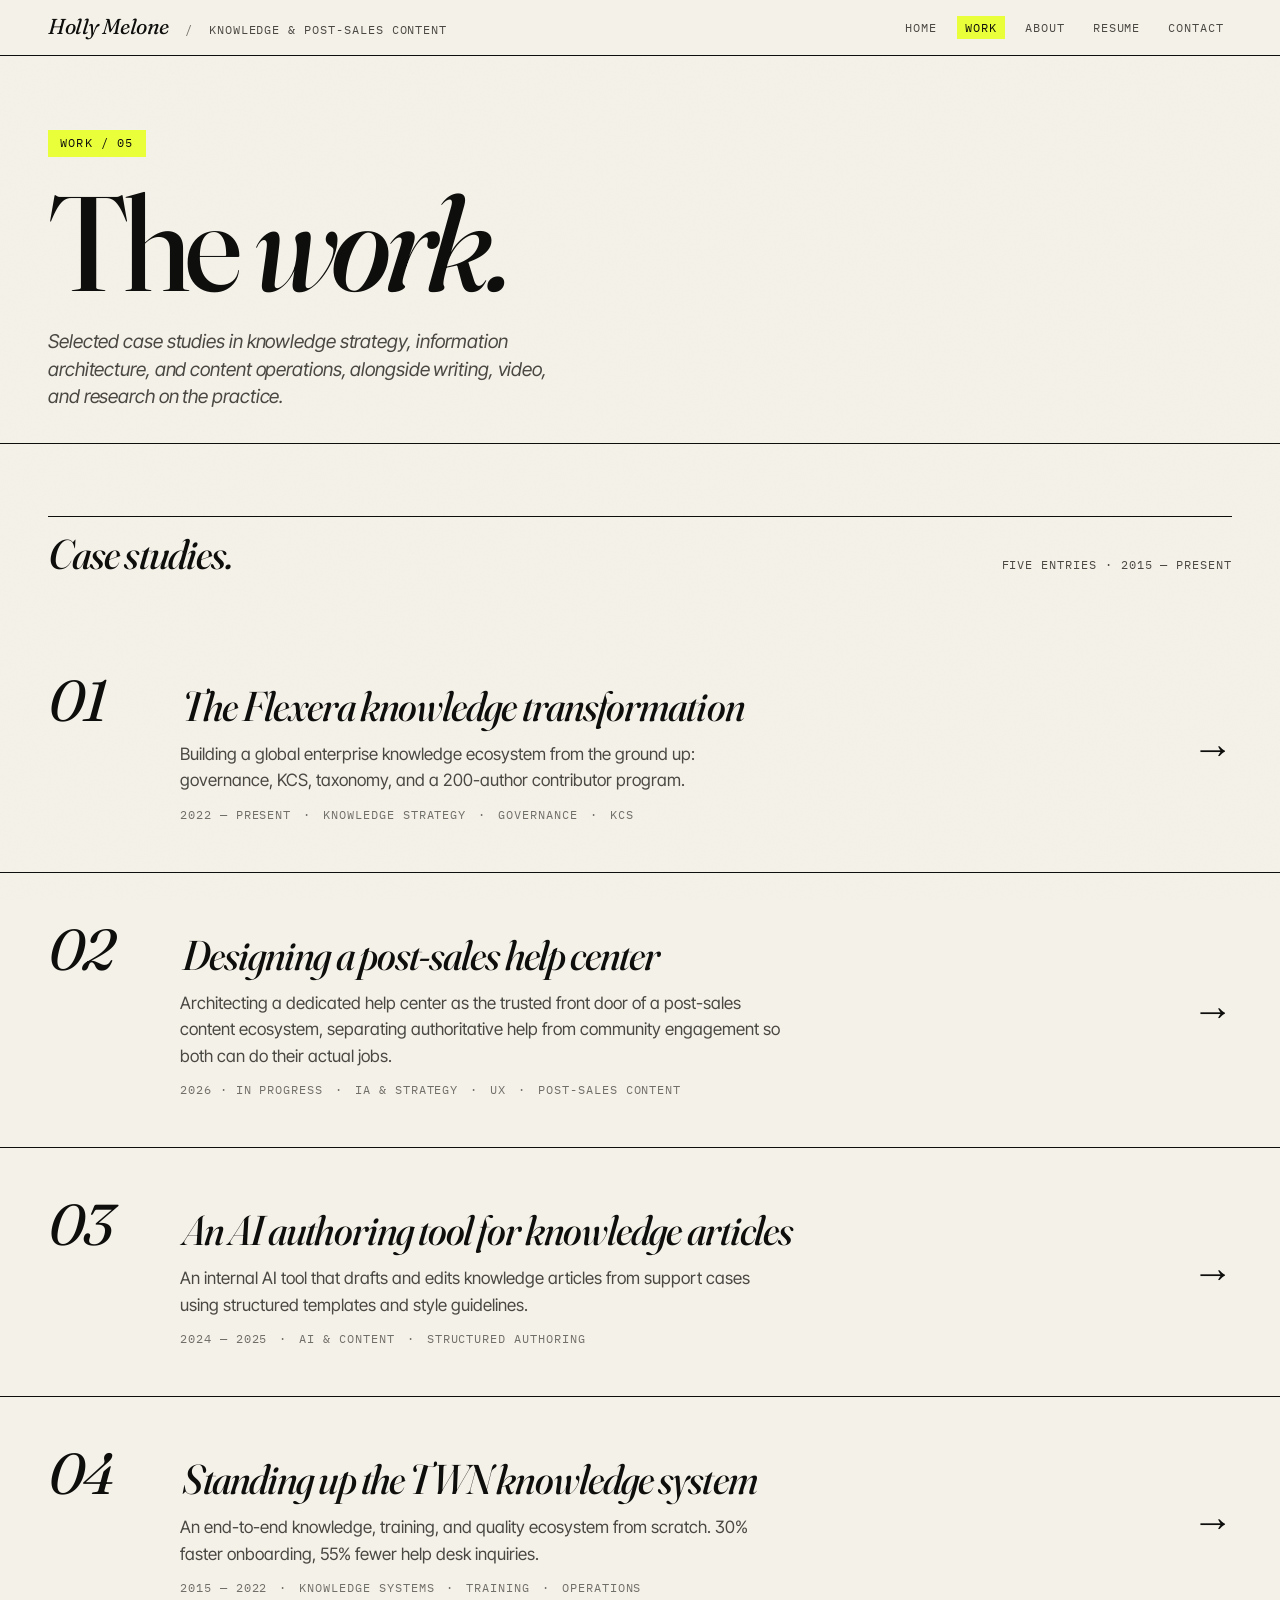
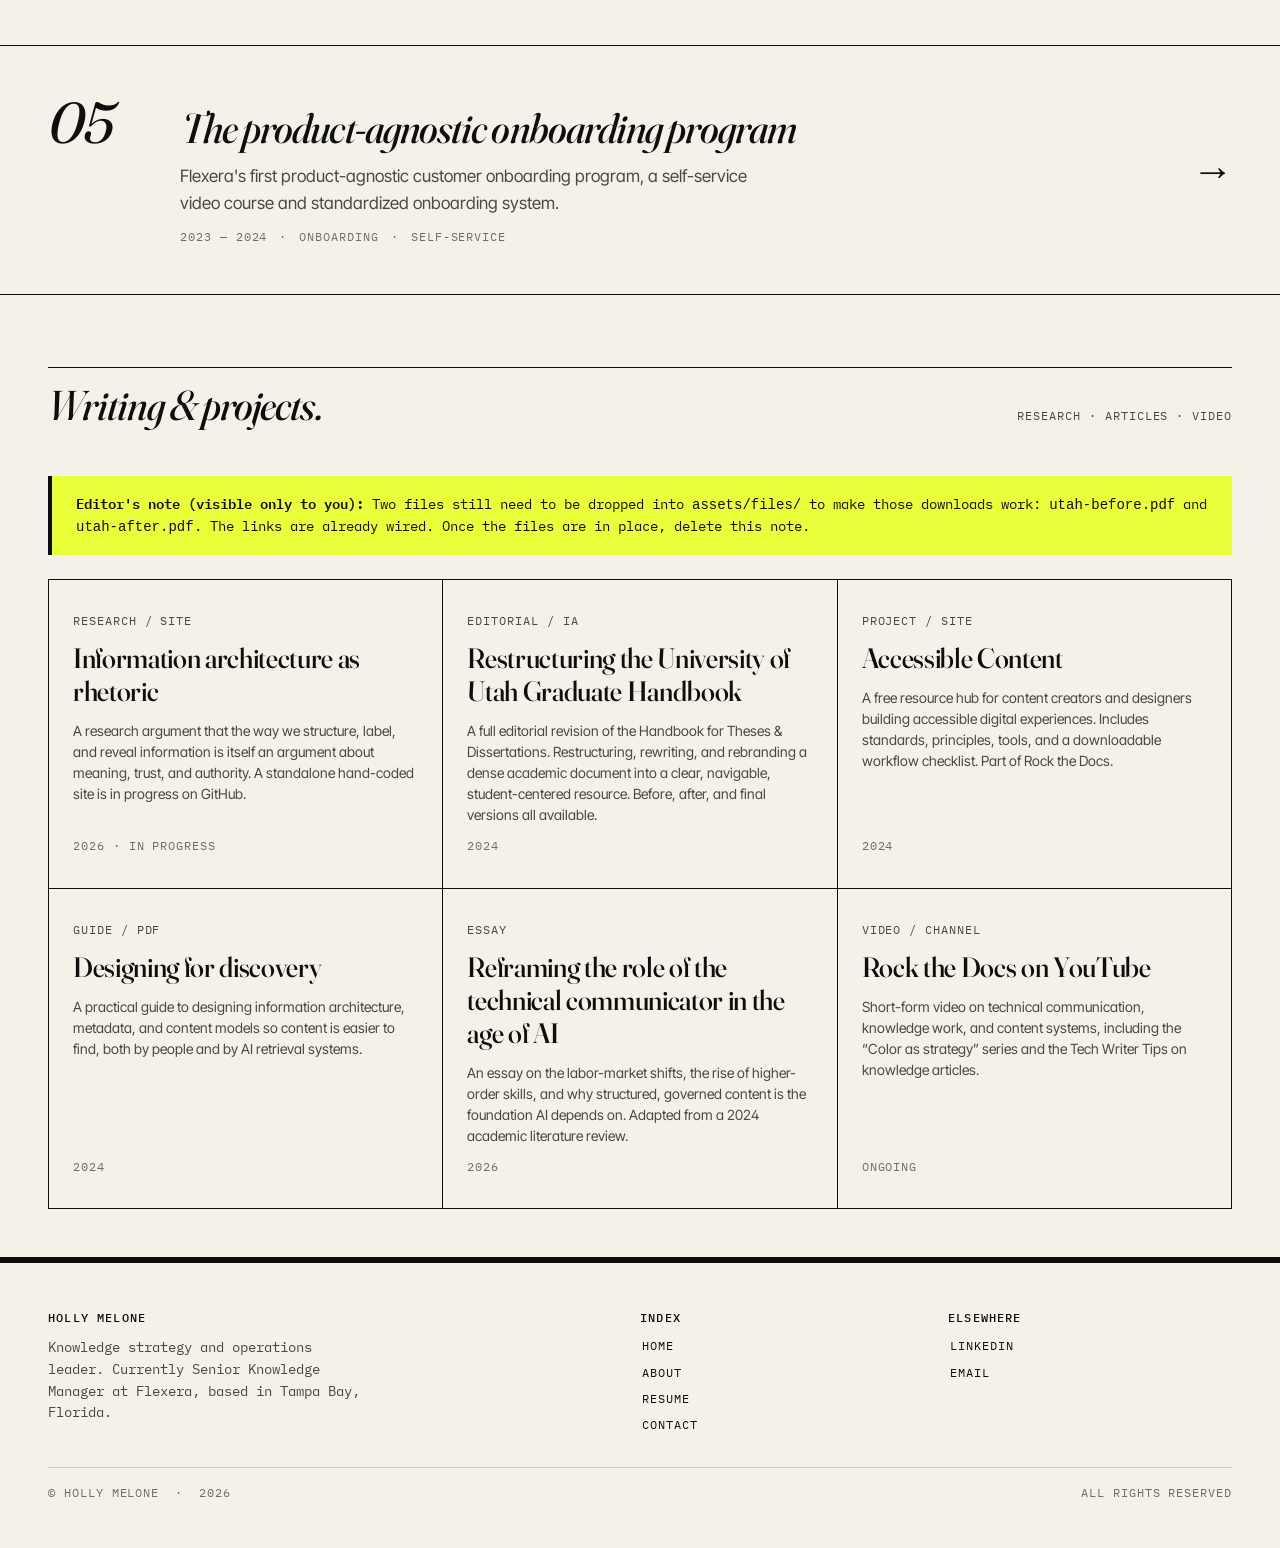
==== work/index.html @ 650d0c32 "Add files via upload" ====
<!doctype html>
<html lang="en">
<head>
  <meta charset="utf-8" />
  <meta name="viewport" content="width=device-width, initial-scale=1" />
  <title>Work &mdash; Holly Melone</title>
  <meta name="description" content="Selected case studies in knowledge strategy, information architecture, and content operations." />
  <link rel="preconnect" href="https://fonts.googleapis.com" />
  <link rel="preconnect" href="https://fonts.gstatic.com" crossorigin />
  <link href="https://fonts.googleapis.com/css2?family=Fraunces:ital,opsz,wght@0,9..144,400..600;1,9..144,400..600&family=Inter+Tight:ital,wght@0,400;0,500;0,600;1,400;1,500&family=IBM+Plex+Mono:wght@400;500&display=swap" rel="stylesheet" />
  <link rel="stylesheet" href="../css/style.css" />
  <link rel="icon" href="data:image/svg+xml,%3Csvg xmlns='http://www.w3.org/2000/svg' viewBox='0 0 100 100'%3E%3Crect width='100' height='100' fill='%23F4F1E8'/%3E%3Crect x='10' y='10' width='80' height='80' fill='%23E8FF3A'/%3E%3Ctext x='50' y='70' text-anchor='middle' font-family='Georgia,serif' font-size='62' fill='%230E0E0C' font-style='italic'%3Ehm%3C/text%3E%3C/svg%3E" />
</head>
<body>
  <a class="skip" href="#main">Skip to content</a>

  <header class="masthead">
    <div class="wrap row">
      <a class="brand" href="../index.html" aria-label="Holly Melone home">
        <strong>Holly Melone</strong>
        <span class="pipe">/</span>
        <span class="tag-line">Knowledge &amp; Post-Sales Content</span>
      </a>
      <nav aria-label="Primary">
        <ul>
          <li><a href="../index.html">Home</a></li>
          <li><a href="./" aria-current="page">Work</a></li>
          <li><a href="../about.html">About</a></li>
          <li><a href="../resume.html">Resume</a></li>
          <li><a href="../contact.html">Contact</a></li>
        </ul>
      </nav>
    </div>
  </header>

  <main id="main">

    <section class="wrap page-head">
      <span class="kicker">Work / 05</span>
      <h1>The <em>work.</em></h1>
      <p class="deck">Selected case studies in knowledge strategy, information architecture, and content operations, alongside writing, video, and research on the practice.</p>
    </section>

    <section class="wrap">
      <div class="section-head">
        <h2>Case studies.</h2>
        <span class="meta">Five entries · 2015 &mdash; Present</span>
      </div>

      <div class="feed">

        <a class="entry reveal" href="flexera.html">
          <span class="num">01</span>
          <div class="body">
            <h3>The Flexera knowledge transformation</h3>
            <p>Building a global enterprise knowledge ecosystem from the ground up: governance, KCS, taxonomy, and a 200-author contributor program.</p>
            <ul class="tags">
              <li>2022 &mdash; Present</li>
              <li>Knowledge Strategy</li>
              <li>Governance</li>
              <li>KCS</li>
            </ul>
          </div>
          <span class="arrow" aria-hidden="true">→</span>
        </a>

        <a class="entry reveal" href="help-center.html">
          <span class="num">02</span>
          <div class="body">
            <h3>Designing a post-sales help center</h3>
            <p>Architecting a dedicated help center as the trusted front door of a post-sales content ecosystem, separating authoritative help from community engagement so both can do their actual jobs.</p>
            <ul class="tags">
              <li>2026 · In progress</li>
              <li>IA &amp; Strategy</li>
              <li>UX</li>
              <li>Post-Sales Content</li>
            </ul>
          </div>
          <span class="arrow" aria-hidden="true">→</span>
        </a>

        <a class="entry reveal" href="ai-tool.html">
          <span class="num">03</span>
          <div class="body">
            <h3>An AI authoring tool for knowledge articles</h3>
            <p>An internal AI tool that drafts and edits knowledge articles from support cases using structured templates and style guidelines.</p>
            <ul class="tags">
              <li>2024 &mdash; 2025</li>
              <li>AI &amp; Content</li>
              <li>Structured Authoring</li>
            </ul>
          </div>
          <span class="arrow" aria-hidden="true">→</span>
        </a>

        <a class="entry reveal" href="twn.html">
          <span class="num">04</span>
          <div class="body">
            <h3>Standing up the TWN knowledge system</h3>
            <p>An end-to-end knowledge, training, and quality ecosystem from scratch. 30% faster onboarding, 55% fewer help desk inquiries.</p>
            <ul class="tags">
              <li>2015 &mdash; 2022</li>
              <li>Knowledge Systems</li>
              <li>Training</li>
              <li>Operations</li>
            </ul>
          </div>
          <span class="arrow" aria-hidden="true">→</span>
        </a>

        <a class="entry reveal" href="onboarding.html">
          <span class="num">05</span>
          <div class="body">
            <h3>The product-agnostic onboarding program</h3>
            <p>Flexera's first product-agnostic customer onboarding program, a self-service video course and standardized onboarding system.</p>
            <ul class="tags">
              <li>2023 &mdash; 2024</li>
              <li>Onboarding</li>
              <li>Self-Service</li>
            </ul>
          </div>
          <span class="arrow" aria-hidden="true">→</span>
        </a>

      </div>
    </section>

    <!-- ==================== WRITING & PROJECTS ==================== -->
    <section class="wrap">
      <div class="section-head">
        <h2>Writing &amp; projects.</h2>
        <span class="meta">Research · Articles · Video</span>
      </div>

      <div class="editor-note" style="margin-bottom: var(--s-5)">
        <strong>Editor's note (visible only to you):</strong> Two files still need to be dropped into <code>assets/files/</code> to make those downloads work: <code>utah-before.pdf</code> and <code>utah-after.pdf</code>. The links are already wired. Once the files are in place, delete this note.
      </div>

      <div class="writing-grid">

        <a class="item" href="ia-rhetoric.html">
          <span class="kind">Research / Site</span>
          <h4>Information architecture as rhetoric</h4>
          <p>A research argument that the way we structure, label, and reveal information is itself an argument about meaning, trust, and authority. A standalone hand-coded site is in progress on GitHub.</p>
          <span class="when">2026 · In progress</span>
        </a>

        <a class="item" href="utah-handbook.html">
          <span class="kind">Editorial / IA</span>
          <h4>Restructuring the University of Utah Graduate Handbook</h4>
          <p>A full editorial revision of the Handbook for Theses &amp; Dissertations. Restructuring, rewriting, and rebranding a dense academic document into a clear, navigable, student-centered resource. Before, after, and final versions all available.</p>
          <span class="when">2024</span>
        </a>

        <a class="item" href="https://hollymelone.wixsite.com/accessiblecontent" target="_blank" rel="noopener">
          <span class="kind">Project / Site</span>
          <h4>Accessible Content</h4>
          <p>A free resource hub for content creators and designers building accessible digital experiences. Includes standards, principles, tools, and a downloadable workflow checklist. Part of Rock the Docs.</p>
          <span class="when">2024</span>
        </a>

        <a class="item" href="../assets/files/designing-for-discovery.pdf" target="_blank" rel="noopener">
          <span class="kind">Guide / PDF</span>
          <h4>Designing for discovery</h4>
          <p>A practical guide to designing information architecture, metadata, and content models so content is easier to find, both by people and by AI retrieval systems.</p>
          <span class="when">2024</span>
        </a>

        <a class="item" href="ai-techcomm.html">
          <span class="kind">Essay</span>
          <h4>Reframing the role of the technical communicator in the age of AI</h4>
          <p>An essay on the labor-market shifts, the rise of higher-order skills, and why structured, governed content is the foundation AI depends on. Adapted from a 2024 academic literature review.</p>
          <span class="when">2026</span>
        </a>

        <a class="item" href="https://www.youtube.com/@RocktheDocs" target="_blank" rel="noopener">
          <span class="kind">Video / Channel</span>
          <h4>Rock the Docs on YouTube</h4>
          <p>Short-form video on technical communication, knowledge work, and content systems, including the &ldquo;Color as strategy&rdquo; series and the Tech Writer Tips on knowledge articles.</p>
          <span class="when">Ongoing</span>
        </a>

      </div>
    </section>

  </main>

  <footer class="colophon">
    <div class="wrap">
      <div class="row">
        <div>
          <h4>Holly Melone</h4>
          <p>Knowledge strategy and operations leader. Currently Senior Knowledge Manager at Flexera, based in Tampa Bay, Florida.</p>
        </div>
        <div>
          <h4>Index</h4>
          <ul>
            <li><a href="../index.html">Home</a></li>
            <li><a href="../about.html">About</a></li>
            <li><a href="../resume.html">Resume</a></li>
            <li><a href="../contact.html">Contact</a></li>
          </ul>
        </div>
        <div>
          <h4>Elsewhere</h4>
          <ul>
            <li><a href="https://www.linkedin.com/in/holly-melone/">LinkedIn</a></li>
            <li><a href="mailto:hollymelone@yahoo.com">Email</a></li>
          </ul>
        </div>
      </div>
      <div class="copy">
        <span>© Holly Melone &nbsp;·&nbsp; <span class="year">2026</span></span>
        <span>All rights reserved</span>
      </div>
    </div>
  </footer>

  <script src="../js/main.js"></script>
  <script>document.querySelectorAll(".year").forEach(function(e){e.textContent=new Date().getFullYear();});</script>
</body>
</html>
---- css/style.css ----
/* ============================================================
   HOLLY MELONE — PORTFOLIO
   Contemporary editorial system
   Bone white · Ink · Acid yellow
   ============================================================ */

/* ---------- Tokens ---------- */
:root {
  /* Color */
  --paper:       #F4F1E8;
  --paper-2:     #ECE8DC;
  --paper-3:     #E2DDCC;
  --rule:        #D4CFBE;
  --ink:         #0E0E0C;
  --ink-2:       #4A4843;
  --ink-3:       #6F6E68;
  --accent:      #E8FF3A;
  --accent-soft: rgba(232, 255, 58, 0.32);
  --accent-wash: rgba(232, 255, 58, 0.16);

  /* Type */
  --display: "Fraunces", "Instrument Serif", Georgia, "Times New Roman", serif;
  --body:    "Inter Tight", -apple-system, BlinkMacSystemFont, "Segoe UI", sans-serif;
  --mono:    "IBM Plex Mono", ui-monospace, "SF Mono", Menlo, monospace;

  /* Type scale (fluid) */
  --t-mono:   0.74rem;
  --t-small:  0.875rem;
  --t-body:   1.0625rem;
  --t-lg:     1.1875rem;
  --t-xl:     clamp(1.35rem, 0.95rem + 1.6vw, 1.75rem);
  --t-2xl:    clamp(1.75rem, 1.2rem + 2.6vw, 2.6rem);
  --t-3xl:    clamp(2.25rem, 1.5rem + 3.8vw, 3.75rem);
  --t-display:clamp(3.75rem, 2rem + 8vw, 8.5rem);
  --t-cover:  clamp(5rem, 2rem + 13vw, 14rem);

  /* Spacing */
  --s-1: 0.25rem; --s-2: 0.5rem; --s-3: 0.75rem; --s-4: 1rem;
  --s-5: 1.5rem;  --s-6: 2rem;   --s-7: 3rem;   --s-8: 4.5rem;
  --s-9: 7rem;    --s-10: 10rem;

  /* Layout */
  --gutter: clamp(1.25rem, 4vw, 3rem);
  --max:    1400px;
  --max-prose: 64ch;
  --ease:   cubic-bezier(.2,.7,.2,1);
}

/* ---------- Reset ---------- */
*, *::before, *::after { box-sizing: border-box; }
html { -webkit-text-size-adjust: 100%; text-rendering: optimizeLegibility; }
body, h1, h2, h3, h4, h5, h6, p, ul, ol, figure, blockquote { margin: 0; }
ul, ol { padding: 0; }
img, svg { display: block; max-width: 100%; height: auto; }
button { font: inherit; color: inherit; background: none; border: 0; cursor: pointer; }
a { color: inherit; }

/* ---------- Base ---------- */
html { background: var(--paper); }
body {
  font-family: var(--body);
  font-size: var(--t-body);
  line-height: 1.55;
  color: var(--ink);
  background: var(--paper);
  font-feature-settings: "ss01", "cv11";
  min-height: 100vh;
  overflow-x: hidden;
}

body::before {
  content: "";
  position: fixed;
  inset: 0;
  pointer-events: none;
  z-index: 1;
  opacity: 0.18;
  mix-blend-mode: multiply;
  background-image: url("data:image/svg+xml;utf8,<svg xmlns='http://www.w3.org/2000/svg' width='240' height='240'><filter id='n'><feTurbulence type='fractalNoise' baseFrequency='0.85' numOctaves='2' stitchTiles='stitch'/><feColorMatrix values='0 0 0 0 0.06  0 0 0 0 0.06  0 0 0 0 0.05  0 0 0 0.04 0'/></filter><rect width='100%' height='100%' filter='url(%23n)'/></svg>");
}
main, header, footer, section, nav { position: relative; z-index: 2; }

/* ---------- Typography ---------- */
h1, h2, h3, h4 {
  font-family: var(--display);
  font-weight: 460;
  font-optical-sizing: auto;
  font-variation-settings: "opsz" 144, "SOFT" 0, "WONK" 0;
  letter-spacing: -0.02em;
  line-height: 1.04;
  color: var(--ink);
}
h1 { font-size: var(--t-display); line-height: 0.98; }
h2 { font-size: var(--t-3xl); letter-spacing: -0.018em; line-height: 1.04; }
h3 { font-size: var(--t-2xl); letter-spacing: -0.016em; line-height: 1.08; }
h4 { font-size: var(--t-xl); letter-spacing: -0.01em; line-height: 1.18; }
p { max-width: var(--max-prose); }

.italic { font-style: italic; }

.mono, .meta {
  font-family: var(--mono);
  font-size: var(--t-mono);
  letter-spacing: 0.06em;
  text-transform: uppercase;
  color: var(--ink-2);
  font-weight: 400;
}

/* Yellow highlighter — the signature decorative move. Use sparingly. */
.mark {
  background: linear-gradient(180deg, transparent 0%, transparent 12%, var(--accent) 12%, var(--accent) 92%, transparent 92%);
  padding: 0 0.05em;
  box-decoration-break: clone;
  -webkit-box-decoration-break: clone;
}

a {
  color: var(--ink);
  text-decoration: underline;
  text-decoration-thickness: 1px;
  text-underline-offset: 0.18em;
  text-decoration-color: var(--ink-3);
  transition: text-decoration-color .18s var(--ease), background .18s var(--ease);
}
a:hover {
  text-decoration-color: var(--ink);
  background: var(--accent-wash);
}
:focus-visible {
  outline: 2px solid var(--ink);
  outline-offset: 3px;
  background: var(--accent);
}

/* ---------- Layout ---------- */
.wrap {
  width: 100%;
  max-width: var(--max);
  margin-inline: auto;
  padding-inline: var(--gutter);
}

/* ---------- Skip link ---------- */
.skip {
  position: absolute;
  left: -9999px;
  top: var(--s-4);
  background: var(--ink);
  color: var(--paper);
  padding: var(--s-2) var(--s-4);
  font-family: var(--mono);
  font-size: var(--t-mono);
  text-transform: uppercase;
}
.skip:focus { left: var(--s-4); z-index: 100; }

/* ============================================================
   MASTHEAD
   ============================================================ */
.masthead {
  border-bottom: 1px solid var(--ink);
  padding-block: var(--s-4);
  font-family: var(--mono);
  font-size: var(--t-mono);
  text-transform: uppercase;
  letter-spacing: 0.08em;
  position: sticky;
  top: 0;
  background: var(--paper);
  z-index: 50;
  backdrop-filter: blur(8px);
  -webkit-backdrop-filter: blur(8px);
}
.masthead .row {
  display: flex;
  align-items: center;
  justify-content: space-between;
  gap: var(--s-4);
}
.masthead a { text-decoration: none; }
.masthead .brand {
  display: flex;
  align-items: baseline;
  gap: var(--s-2);
  color: var(--ink);
}
.masthead .brand strong {
  font-family: var(--display);
  font-weight: 400;
  font-style: italic;
  font-size: 1.35rem;
  letter-spacing: -0.02em;
  text-transform: none;
  line-height: 1;
}
.masthead .brand .pipe { color: var(--ink-3); margin-inline: var(--s-2); }
.masthead .brand .tag-line { color: var(--ink-2); }

.masthead nav ul {
  list-style: none;
  display: flex;
  gap: var(--s-3);
  align-items: center;
  flex-wrap: wrap;
}
.masthead nav a {
  color: var(--ink-2);
  position: relative;
  padding: var(--s-1) var(--s-2);
  transition: color .18s var(--ease), background .18s var(--ease);
}
.masthead nav a:hover {
  color: var(--ink);
  background: var(--accent);
}
.masthead nav a[aria-current="page"] {
  color: var(--ink);
  background: var(--accent);
}

@media (max-width: 760px) {
  .masthead { position: static; }
  .masthead .row { flex-direction: column; align-items: flex-start; gap: var(--s-3); }
  .masthead nav ul { gap: var(--s-2); }
  .masthead .brand .tag-line { display: none; }
}

/* ============================================================
   COVER
   ============================================================ */
.cover {
  padding-block: var(--s-9) var(--s-8);
  border-bottom: 1px solid var(--ink);
  position: relative;
}
.cover .top-meta {
  display: flex;
  justify-content: space-between;
  font-family: var(--mono);
  font-size: var(--t-mono);
  text-transform: uppercase;
  letter-spacing: 0.1em;
  color: var(--ink-2);
  margin-bottom: var(--s-8);
}
.cover .top-meta .available {
  color: var(--ink);
  background: var(--accent);
  padding: var(--s-1) var(--s-3);
}

.cover h1.cover-name {
  font-family: var(--display);
  font-weight: 400;
  font-size: var(--t-cover);
  line-height: 0.86;
  letter-spacing: -0.045em;
  color: var(--ink);
}
.cover h1.cover-name .ital {
  font-style: italic;
  display: block;
  letter-spacing: -0.05em;
}

.cover .lede {
  margin-top: var(--s-8);
  display: grid;
  grid-template-columns: 1.5fr 1fr;
  gap: var(--s-7);
  align-items: end;
}
.cover .lede p {
  font-family: var(--body);
  font-style: italic;
  font-weight: 400;
  font-size: clamp(1.35rem, 0.95rem + 1.5vw, 1.55rem);
  line-height: 1.32;
  color: var(--ink);
  letter-spacing: -0.005em;
  max-width: 30ch;
}
.cover .lede .meta-grid {
  font-family: var(--mono);
  font-size: var(--t-mono);
  text-transform: uppercase;
  letter-spacing: 0.06em;
}
.cover .lede .meta-grid > div {
  display: grid;
  grid-template-columns: 110px 1fr;
  gap: var(--s-3);
  padding-block: var(--s-3);
  border-top: 1px solid var(--ink);
  align-items: baseline;
}
.cover .lede .meta-grid > div:last-child { border-bottom: 1px solid var(--ink); }
.cover .lede .meta-grid dt { color: var(--ink-3); }
.cover .lede .meta-grid dd {
  color: var(--ink);
  margin: 0;
  text-transform: none;
  font-size: var(--t-small);
  letter-spacing: 0;
  line-height: 1.4;
}

@media (max-width: 820px) {
  .cover { padding-block: var(--s-7) var(--s-6); }
  .cover .lede { grid-template-columns: 1fr; gap: var(--s-6); align-items: stretch; }
  .cover .top-meta { margin-bottom: var(--s-6); flex-direction: column; gap: var(--s-2); align-items: flex-start; }
  .cover .lede .meta-grid > div { grid-template-columns: 100px 1fr; }
}

/* ============================================================
   SECTION HEADERS
   ============================================================ */
.section-head {
  display: flex;
  align-items: baseline;
  justify-content: space-between;
  gap: var(--s-5);
  border-top: 1px solid var(--ink);
  padding-top: var(--s-4);
  margin-bottom: var(--s-7);
  margin-top: var(--s-8);
  flex-wrap: wrap;
}
.section-head h2 {
  font-size: var(--t-2xl);
  font-style: italic;
  letter-spacing: -0.022em;
}
.section-head .meta {
  font-family: var(--mono);
  font-size: var(--t-mono);
  letter-spacing: 0.08em;
  color: var(--ink-2);
  text-transform: uppercase;
  white-space: nowrap;
}

/* ============================================================
   WORK FEED
   ============================================================ */
.feed {
  display: grid;
  gap: 0;
}
.entry {
  display: grid;
  grid-template-columns: 100px 1fr auto;
  gap: var(--s-6);
  padding-block: var(--s-7);
  border-bottom: 1px solid var(--ink);
  align-items: baseline;
  text-decoration: none;
  color: var(--ink);
  transition: background .25s var(--ease);
  margin-inline: calc(var(--gutter) * -1);
  padding-inline: var(--gutter);
}
.entry:hover { background: var(--accent-wash); }
.entry .num {
  font-family: var(--display);
  font-style: italic;
  font-size: clamp(2.75rem, 4.5vw, 4.5rem);
  font-weight: 400;
  color: var(--ink);
  line-height: 1;
  letter-spacing: -0.04em;
}
.entry .body h3 {
  font-size: var(--t-2xl);
  font-style: italic;
  letter-spacing: -0.022em;
  margin-bottom: var(--s-3);
  display: inline;
  background-image: linear-gradient(var(--accent), var(--accent));
  background-repeat: no-repeat;
  background-size: 0% 100%;
  background-position: 0 0;
  transition: background-size .35s var(--ease);
  padding: 0 0.04em;
}
.entry:hover .body h3 { background-size: 100% 100%; }
.entry .body p {
  color: var(--ink-2);
  max-width: 60ch;
  margin: var(--s-3) 0;
}
.entry .tags {
  display: flex;
  flex-wrap: wrap;
  gap: var(--s-3);
  list-style: none;
  margin-top: var(--s-3);
}
.entry .tags li {
  font-family: var(--mono);
  font-size: var(--t-mono);
  text-transform: uppercase;
  letter-spacing: 0.08em;
  color: var(--ink-3);
}
.entry .tags li::before { content: "·"; margin-right: var(--s-3); color: var(--ink-3); }
.entry .tags li:first-child::before { content: ""; margin: 0; }

.entry .arrow {
  font-family: var(--display);
  font-style: italic;
  font-size: var(--t-2xl);
  color: var(--ink);
  align-self: center;
  transition: transform .25s var(--ease);
}
.entry:hover .arrow { transform: translateX(8px); }

@media (max-width: 760px) {
  .entry { grid-template-columns: 64px 1fr; }
  .entry .num { font-size: 2.4rem; }
  .entry .arrow { display: none; }
}

/* ============================================================
   WRITING & PROJECTS GRID
   ============================================================ */
.writing-grid {
  display: grid;
  grid-template-columns: repeat(3, 1fr);
  gap: 0;
  border-top: 1px solid var(--ink);
  border-left: 1px solid var(--ink);
  margin-bottom: var(--s-7);
}
.writing-grid .item {
  border-right: 1px solid var(--ink);
  border-bottom: 1px solid var(--ink);
  padding: var(--s-6) var(--s-5);
  display: flex;
  flex-direction: column;
  gap: var(--s-3);
  text-decoration: none;
  color: var(--ink);
  background: var(--paper);
  transition: background .25s var(--ease);
  min-height: 220px;
}
.writing-grid .item:hover { background: var(--accent); }
.writing-grid .item .kind {
  font-family: var(--mono);
  font-size: var(--t-mono);
  text-transform: uppercase;
  letter-spacing: 0.08em;
  color: var(--ink-2);
}
.writing-grid .item h4 {
  font-size: var(--t-xl);
  font-style: normal;
  font-weight: 500;
  letter-spacing: -0.012em;
  flex: 0 1 auto;
}
.writing-grid .item p {
  font-size: var(--t-small);
  color: var(--ink-2);
  line-height: 1.5;
  flex: 1;
}
.writing-grid .item:hover .kind,
.writing-grid .item:hover p { color: var(--ink); }
.writing-grid .item .when {
  font-family: var(--mono);
  font-size: var(--t-mono);
  text-transform: uppercase;
  letter-spacing: 0.08em;
  color: var(--ink-3);
  margin-top: auto;
}

@media (max-width: 920px) { .writing-grid { grid-template-columns: repeat(2, 1fr); } }
@media (max-width: 560px) { .writing-grid { grid-template-columns: 1fr; } }

/* ============================================================
   PULL QUOTE
   ============================================================ */
.pull-quote {
  margin-block: var(--s-8);
  padding: var(--s-7) 0 var(--s-6);
  border-top: 6px solid var(--accent);
  border-bottom: 1px solid var(--ink);
  position: relative;
}
.pull-quote blockquote {
  font-family: var(--display);
  font-style: italic;
  font-weight: 400;
  font-size: clamp(1.75rem, 1.1rem + 2.4vw, 2.75rem);
  line-height: 1.12;
  color: var(--ink);
  letter-spacing: -0.022em;
  max-width: 24ch;
}
.pull-quote .attribution {
  display: block;
  margin-top: var(--s-5);
  font-family: var(--mono);
  font-size: var(--t-mono);
  text-transform: uppercase;
  letter-spacing: 0.08em;
  color: var(--ink-3);
}

/* ============================================================
   PAGE HEAD (secondary pages)
   ============================================================ */
.page-head {
  padding-block: var(--s-8) var(--s-6);
  border-bottom: 1px solid var(--ink);
}
.page-head .kicker {
  font-family: var(--mono);
  font-size: var(--t-mono);
  text-transform: uppercase;
  letter-spacing: 0.1em;
  margin-bottom: var(--s-5);
  display: inline-block;
  background: var(--accent);
  color: var(--ink);
  padding: var(--s-1) var(--s-3);
}
.page-head h1 {
  font-size: var(--t-display);
  letter-spacing: -0.045em;
  line-height: 0.92;
}
.page-head h1 em { font-style: italic; }
.page-head .deck {
  margin-top: var(--s-5);
  font-family: var(--body);
  font-style: italic;
  font-weight: 400;
  font-size: var(--t-lg);
  color: var(--ink-2);
  max-width: 46ch;
  line-height: 1.45;
  letter-spacing: -0.005em;
}

.prose {
  font-size: var(--t-lg);
  line-height: 1.7;
  color: var(--ink);
  max-width: 58ch;
  padding-block: var(--s-6);
}
.prose > p + p { margin-top: var(--s-5); }
/* Bold lead-in sentences become scannable anchors */
.prose p strong:first-child,
.prose p > strong:only-child {
  font-weight: 600;
}
.prose .drop::first-letter {
  font-family: var(--display);
  font-style: italic;
  font-size: 4.5em;
  float: left;
  line-height: 0.74;
  margin: 0.06em 0.1em 0 -0.02em;
  font-weight: 400;
  color: var(--ink);
}

/* ============================================================
   CAPABILITIES
   ============================================================ */
.capabilities {
  display: grid;
  grid-template-columns: repeat(auto-fill, minmax(230px, 1fr));
  gap: 0;
  margin-block: var(--s-7);
  border-top: 1px solid var(--ink);
  border-left: 1px solid var(--ink);
}
.capabilities .cap {
  background: var(--paper);
  padding: var(--s-5);
  border-right: 1px solid var(--ink);
  border-bottom: 1px solid var(--ink);
  transition: background .25s var(--ease);
}
.capabilities .cap:hover { background: var(--accent); }
.capabilities .cap .num {
  font-family: var(--mono);
  font-size: var(--t-mono);
  text-transform: uppercase;
  letter-spacing: 0.08em;
  color: var(--ink-2);
  display: block;
  margin-bottom: var(--s-4);
}
.capabilities .cap h4 {
  font-size: var(--t-lg);
  font-style: normal;
  font-weight: 500;
  letter-spacing: -0.01em;
  margin-bottom: var(--s-3);
  line-height: 1.2;
}
.capabilities .cap p {
  font-size: var(--t-small);
  color: var(--ink-2);
  line-height: 1.5;
}
.capabilities .cap:hover p,
.capabilities .cap:hover .num { color: var(--ink); }

/* ============================================================
   RESUME / TIMELINE
   ============================================================ */
.cv-section {
  border-top: 1px solid var(--ink);
  padding-block: var(--s-7);
}
.cv-section > h2 {
  font-size: var(--t-2xl);
  font-style: italic;
  letter-spacing: -0.022em;
  margin-bottom: var(--s-6);
}
.cv-row {
  display: grid;
  grid-template-columns: 160px 1fr;
  gap: var(--s-6);
  padding-block: var(--s-5);
  border-top: 1px solid var(--rule);
}
.cv-row:first-of-type { border-top: 0; padding-top: 0; }
.cv-row .when {
  font-family: var(--mono);
  font-size: var(--t-mono);
  text-transform: uppercase;
  letter-spacing: 0.08em;
  color: var(--ink-2);
  padding-top: 0.45em;
}
.cv-row h3 {
  font-size: var(--t-xl);
  font-style: normal;
  font-weight: 500;
  letter-spacing: -0.012em;
  margin-bottom: var(--s-1);
  line-height: 1.2;
}
.cv-row .org {
  font-family: var(--mono);
  font-size: var(--t-mono);
  text-transform: uppercase;
  letter-spacing: 0.08em;
  color: var(--ink-2);
  margin-bottom: var(--s-4);
}
.cv-row ul {
  list-style: none;
  display: grid;
  gap: var(--s-3);
}
.cv-row ul li {
  position: relative;
  padding-left: var(--s-5);
  color: var(--ink-2);
  line-height: 1.55;
  font-size: var(--t-body);
}
.cv-row ul li::before {
  content: "→";
  position: absolute;
  left: 0;
  top: 0.05em;
  color: var(--ink);
  font-family: var(--display);
  font-style: italic;
}

@media (max-width: 760px) {
  .cv-row { grid-template-columns: 1fr; gap: var(--s-3); }
}

/* ============================================================
   CASE STUDY PAGE
   ============================================================ */
.cs-head {
  padding-block: var(--s-8) var(--s-7);
  border-bottom: 1px solid var(--ink);
}
.cs-head .kicker {
  font-family: var(--mono);
  font-size: var(--t-mono);
  text-transform: uppercase;
  letter-spacing: 0.1em;
  margin-bottom: var(--s-5);
  display: inline-block;
  background: var(--accent);
  color: var(--ink);
  padding: var(--s-1) var(--s-3);
}
.cs-head h1 {
  font-size: var(--t-display);
  letter-spacing: -0.045em;
  line-height: 0.92;
  max-width: 18ch;
}
.cs-head h1 em { font-style: italic; }
.cs-head .deck {
  margin-top: var(--s-5);
  font-family: var(--body);
  font-style: italic;
  font-weight: 400;
  font-size: var(--t-lg);
  color: var(--ink-2);
  max-width: 54ch;
  line-height: 1.45;
  letter-spacing: -0.005em;
}

.cs-meta {
  display: grid;
  grid-template-columns: repeat(auto-fit, minmax(180px, 1fr));
  gap: 0;
  border-bottom: 1px solid var(--ink);
  border-left: 1px solid var(--ink);
}
.cs-meta > div {
  padding: var(--s-5) var(--s-4);
  border-right: 1px solid var(--ink);
}
.cs-meta dt {
  font-family: var(--mono);
  font-size: var(--t-mono);
  text-transform: uppercase;
  letter-spacing: 0.1em;
  color: var(--ink-3);
  margin-bottom: var(--s-2);
}
.cs-meta dd {
  font-family: var(--mono);
  font-size: var(--t-mono);
  text-transform: uppercase;
  letter-spacing: 0.06em;
  color: var(--ink);
  margin: 0;
}
.cs-meta dd.accent {
  background: var(--accent);
  display: inline-block;
  padding: var(--s-1) var(--s-2);
}

.cs-section {
  padding-block: var(--s-8);
  border-bottom: 1px solid var(--ink);
}
.cs-section .label {
  display: inline-block;
  margin-bottom: var(--s-5);
  font-family: var(--mono);
  font-size: var(--t-mono);
  text-transform: uppercase;
  letter-spacing: 0.1em;
  color: var(--ink);
  padding: var(--s-1) 0;
  border-bottom: 2px solid var(--accent);
}
.cs-section h2 {
  font-size: var(--t-3xl);
  font-style: normal;
  font-weight: 480;
  letter-spacing: -0.02em;
  margin-bottom: var(--s-5);
  max-width: 22ch;
  line-height: 1.06;
}
.cs-section .prose { padding-block: 0; }

.approach-list {
  list-style: none;
  display: grid;
  gap: 0;
  margin-top: var(--s-6);
  counter-reset: approach;
  border-top: 1px solid var(--ink);
}
.approach-list li {
  counter-increment: approach;
  display: grid;
  grid-template-columns: 80px 1fr;
  gap: var(--s-5);
  padding: var(--s-5) 0;
  border-bottom: 1px solid var(--rule);
  transition: background .2s var(--ease);
}
.approach-list li:hover { background: var(--accent-wash); }
.approach-list li::before {
  content: counter(approach, decimal-leading-zero);
  font-family: var(--display);
  font-style: italic;
  font-size: var(--t-2xl);
  color: var(--ink);
  line-height: 1;
  letter-spacing: -0.02em;
}
.approach-list h4 {
  font-size: var(--t-lg);
  font-style: normal;
  font-weight: 500;
  letter-spacing: -0.01em;
  margin-bottom: var(--s-2);
  line-height: 1.25;
}
.approach-list p {
  color: var(--ink-2);
  font-size: var(--t-body);
  max-width: 60ch;
}

.outcomes {
  display: grid;
  grid-template-columns: repeat(auto-fit, minmax(220px, 1fr));
  gap: 0;
  margin-block: var(--s-6);
  border-top: 1px solid var(--ink);
  border-left: 1px solid var(--ink);
}
.outcomes .stat {
  background: var(--paper);
  padding: var(--s-6) var(--s-5);
  border-right: 1px solid var(--ink);
  border-bottom: 1px solid var(--ink);
  transition: background .25s var(--ease);
}
.outcomes .stat:hover { background: var(--accent); }
.outcomes .stat .figure {
  font-family: var(--display);
  font-style: italic;
  font-size: clamp(2.75rem, 5vw, 4.5rem);
  font-weight: 400;
  color: var(--ink);
  line-height: 1;
  letter-spacing: -0.045em;
  margin-bottom: var(--s-3);
}
.outcomes .stat .figure .unit {
  font-size: 0.5em;
  color: var(--ink-2);
  font-style: normal;
}
.outcomes .stat p {
  font-size: var(--t-small);
  color: var(--ink-2);
  line-height: 1.4;
  max-width: 32ch;
}
.outcomes .stat:hover p { color: var(--ink); }

/* Hero stat band — dark, big numbers, high impact. Use for flagship outcomes. */
.outcomes--hero {
  display: grid;
  grid-template-columns: repeat(auto-fit, minmax(200px, 1fr));
  gap: 0;
  margin-block: var(--s-6);
  border: none;
  background: var(--ink);
}
.outcomes--hero .stat {
  background: var(--ink);
  padding: var(--s-7) var(--s-5);
  border: none;
  border-right: 1px solid rgba(244, 241, 232, 0.14);
  transition: none;
}
.outcomes--hero .stat:last-child { border-right: none; }
.outcomes--hero .stat:hover { background: var(--ink); }
.outcomes--hero .stat .figure {
  font-family: var(--display);
  font-style: italic;
  font-size: clamp(3.25rem, 6vw, 5rem);
  font-weight: 500;
  color: var(--accent);
  line-height: 0.95;
  letter-spacing: -0.04em;
  margin-bottom: var(--s-4);
}
.outcomes--hero .stat .figure .unit {
  font-size: 0.5em;
  color: var(--accent);
  font-style: normal;
}
.outcomes--hero .stat p {
  font-size: var(--t-small);
  color: var(--paper);
  line-height: 1.45;
  max-width: 32ch;
}
.outcomes--hero .stat:hover p { color: var(--paper); }
@media (max-width: 560px) {
  .outcomes--hero .stat { border-right: none; border-bottom: 1px solid rgba(244,241,232,0.14); }
}

/* Text-label figures — for qualitative stats (a short phrase, not a number) */
.outcomes--hero .stat .figure.text-figure,
.outcomes .stat .figure.text-figure {
  font-size: clamp(1.5rem, 2.6vw, 2rem);
  line-height: 1.05;
  letter-spacing: -0.02em;
}

.editor-note {
  margin: var(--s-5) 0;
  padding: var(--s-4) var(--s-5);
  background: var(--accent);
  border-left: 4px solid var(--ink);
  font-family: var(--mono);
  font-size: var(--t-small);
  color: var(--ink);
  line-height: 1.55;
}
.editor-note strong { font-weight: 600; }

.cs-nav {
  display: flex;
  justify-content: space-between;
  gap: var(--s-5);
  padding-block: var(--s-7);
  font-family: var(--mono);
  font-size: var(--t-mono);
  text-transform: uppercase;
  letter-spacing: 0.1em;
}
.cs-nav a {
  color: var(--ink-2);
  text-decoration: none;
  transition: color .18s var(--ease), background .18s var(--ease);
  padding: var(--s-2) var(--s-3);
}
.cs-nav a:hover { color: var(--ink); background: var(--accent); }
.cs-nav .next { text-align: right; }
.cs-nav .label-small {
  display: block;
  color: var(--ink-3);
  font-size: 0.7rem;
  margin-bottom: var(--s-2);
}

/* ============================================================
   CONTACT
   ============================================================ */
.contact {
  display: grid;
  grid-template-columns: 1fr 1fr;
  gap: var(--s-7);
  padding-block: var(--s-7);
  border-bottom: 1px solid var(--ink);
}
.contact .lead p {
  font-family: var(--body);
  font-style: italic;
  font-weight: 400;
  font-size: var(--t-xl);
  line-height: 1.4;
  color: var(--ink);
  letter-spacing: -0.005em;
  max-width: 32ch;
}
.contact .links {
  list-style: none;
  display: grid;
  gap: 0;
  border-top: 1px solid var(--ink);
}
.contact .links li a {
  display: flex;
  justify-content: space-between;
  gap: var(--s-4);
  align-items: baseline;
  padding-block: var(--s-4);
  padding-inline: var(--s-3);
  margin-inline: calc(var(--s-3) * -1);
  border-bottom: 1px solid var(--ink);
  text-decoration: none;
  font-family: var(--mono);
  font-size: var(--t-mono);
  text-transform: uppercase;
  letter-spacing: 0.08em;
  color: var(--ink);
  transition: background .25s var(--ease);
}
.contact .links li a:hover { background: var(--accent); }
.contact .links li a .arr {
  color: var(--ink);
  font-family: var(--display);
  font-style: italic;
  font-size: 1.2rem;
  transition: transform .25s var(--ease);
}
.contact .links li a:hover .arr { transform: translateX(6px); }

@media (max-width: 760px) {
  .contact { grid-template-columns: 1fr; }
}

/* ============================================================
   FOOTER
   ============================================================ */
.colophon {
  border-top: 6px solid var(--ink);
  padding-block: var(--s-7);
  font-family: var(--mono);
  font-size: var(--t-mono);
  text-transform: uppercase;
  letter-spacing: 0.08em;
  color: var(--ink-2);
}
.colophon .row {
  display: grid;
  grid-template-columns: 2fr 1fr 1fr;
  gap: var(--s-5);
}
.colophon h4 {
  font-family: var(--mono);
  font-size: var(--t-mono);
  font-weight: 500;
  text-transform: uppercase;
  letter-spacing: 0.1em;
  color: var(--ink);
  margin-bottom: var(--s-3);
}
.colophon p {
  line-height: 1.55;
  max-width: 40ch;
  text-transform: none;
  letter-spacing: 0;
  font-size: var(--t-small);
  color: var(--ink-2);
}
.colophon p em { font-style: italic; font-family: var(--display); font-size: 1em; }
.colophon ul { list-style: none; display: grid; gap: var(--s-2); }
.colophon a { text-decoration: none; padding: 0 0.2em; }
.colophon a:hover { background: var(--accent); }
.colophon .copy {
  margin-top: var(--s-6);
  padding-top: var(--s-4);
  border-top: 1px solid var(--rule);
  display: flex;
  justify-content: space-between;
  gap: var(--s-4);
  flex-wrap: wrap;
  color: var(--ink-3);
}

@media (max-width: 760px) {
  .colophon .row { grid-template-columns: 1fr; }
}

/* ============================================================
   REVEAL
   ============================================================ */
.reveal {
  opacity: 0;
  transform: translateY(14px);
  transition: opacity .8s var(--ease), transform .8s var(--ease);
}
.reveal.in { opacity: 1; transform: none; }

@media (prefers-reduced-motion: reduce) {
  *, *::before, *::after {
    animation-duration: 0.001ms !important;
    transition-duration: 0.001ms !important;
  }
  .reveal { opacity: 1; transform: none; }
}

/* ============================================================
   UTILITIES
   ============================================================ */
.sr-only {
  position: absolute;
  width: 1px; height: 1px;
  padding: 0; margin: -1px;
  overflow: hidden; clip: rect(0,0,0,0);
  white-space: nowrap; border: 0;
}
.text-muted { color: var(--ink-2); }

::selection { background: var(--accent); color: var(--ink); }

/* ============================================================
   PORTRAIT (about page intro)
   ============================================================ */
.portrait-intro {
  display: grid;
  grid-template-columns: 5fr 7fr;
  gap: var(--s-7);
  align-items: start;
  padding-block: var(--s-7);
  border-bottom: 1px solid var(--ink);
}
.portrait-intro .photo-frame {
  position: relative;
  align-self: start;
}
.portrait-intro .photo-frame img {
  display: block;
  width: 100%;
  height: auto;
}
.portrait-intro .intro-prose {
  font-size: var(--t-lg);
  line-height: 1.65;
  color: var(--ink);
  max-width: 56ch;
}
.portrait-intro .intro-prose > p + p { margin-top: var(--s-5); }
.portrait-intro .intro-prose .drop::first-letter {
  font-family: var(--display);
  font-style: italic;
  font-size: 4.2em;
  float: left;
  line-height: 0.82;
  margin: 0.05em 0.08em 0 -0.04em;
  font-weight: 400;
  color: var(--ink);
}
.portrait-intro .photo-caption {
  font-family: var(--mono);
  font-size: var(--t-mono);
  text-transform: uppercase;
  letter-spacing: 0.08em;
  color: var(--ink-2);
  margin-top: var(--s-3);
  display: block;
}

@media (max-width: 760px) {
  .portrait-intro {
    grid-template-columns: 1fr;
    gap: var(--s-5);
  }
  .portrait-intro .photo-frame {
    max-width: 280px;
  }
}
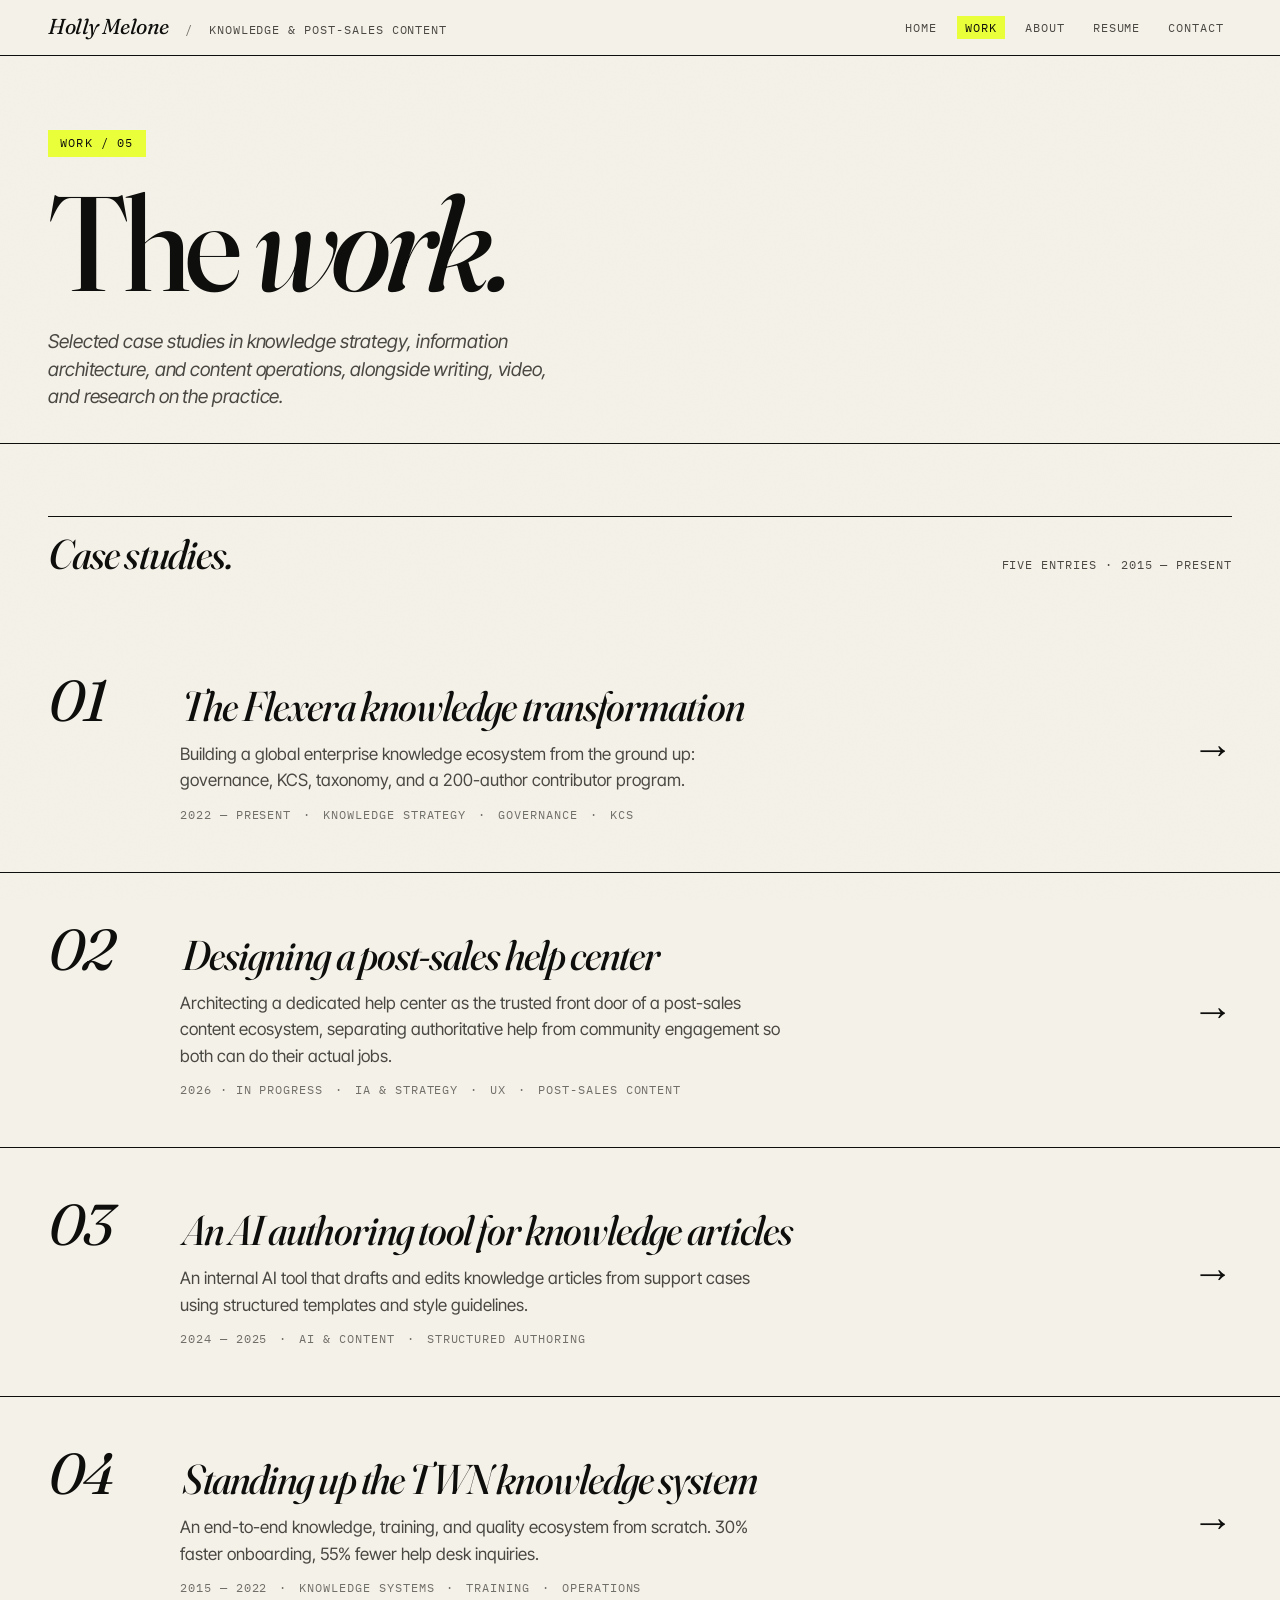
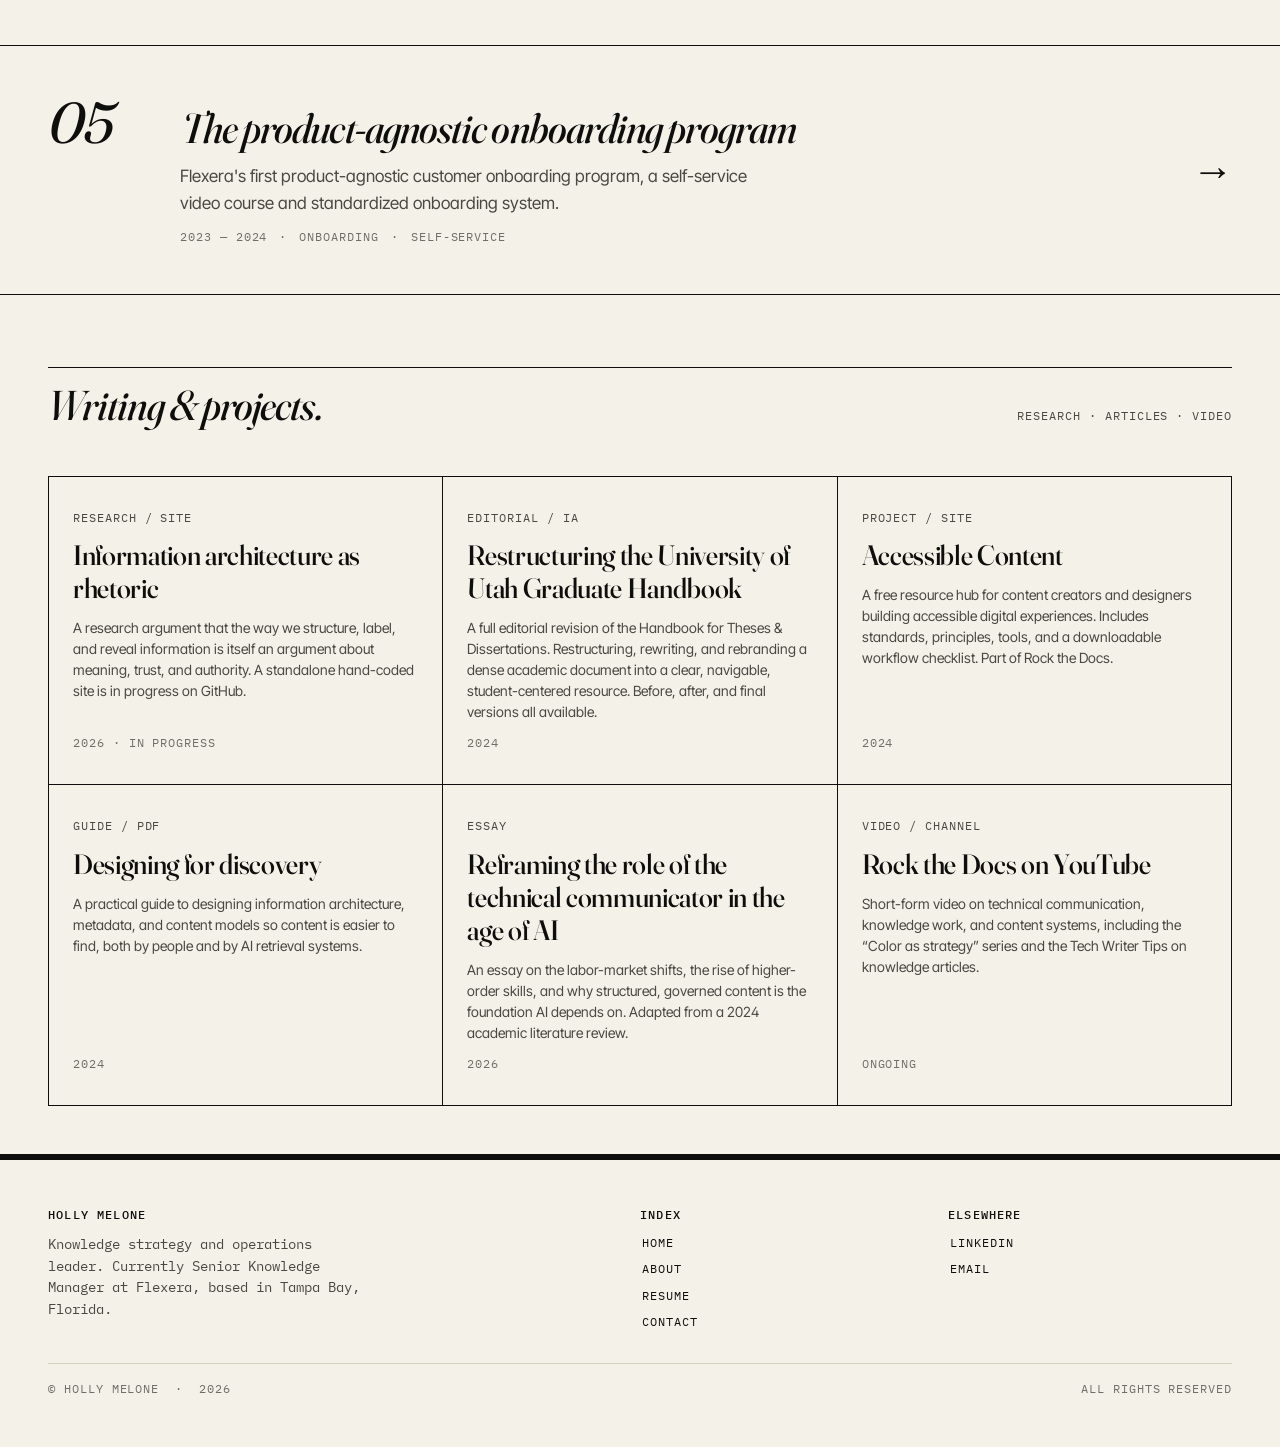
==== commit 36b5c038: "Update index.html Removed editor's note" ====
--- a/work/index.html
+++ b/work/index.html
@@ -130,10 +130,6 @@
       <div class="section-head">
         <h2>Writing &amp; projects.</h2>
         <span class="meta">Research · Articles · Video</span>
-      </div>
-
-      <div class="editor-note" style="margin-bottom: var(--s-5)">
-        <strong>Editor's note (visible only to you):</strong> Two files still need to be dropped into <code>assets/files/</code> to make those downloads work: <code>utah-before.pdf</code> and <code>utah-after.pdf</code>. The links are already wired. Once the files are in place, delete this note.
       </div>
 
       <div class="writing-grid">
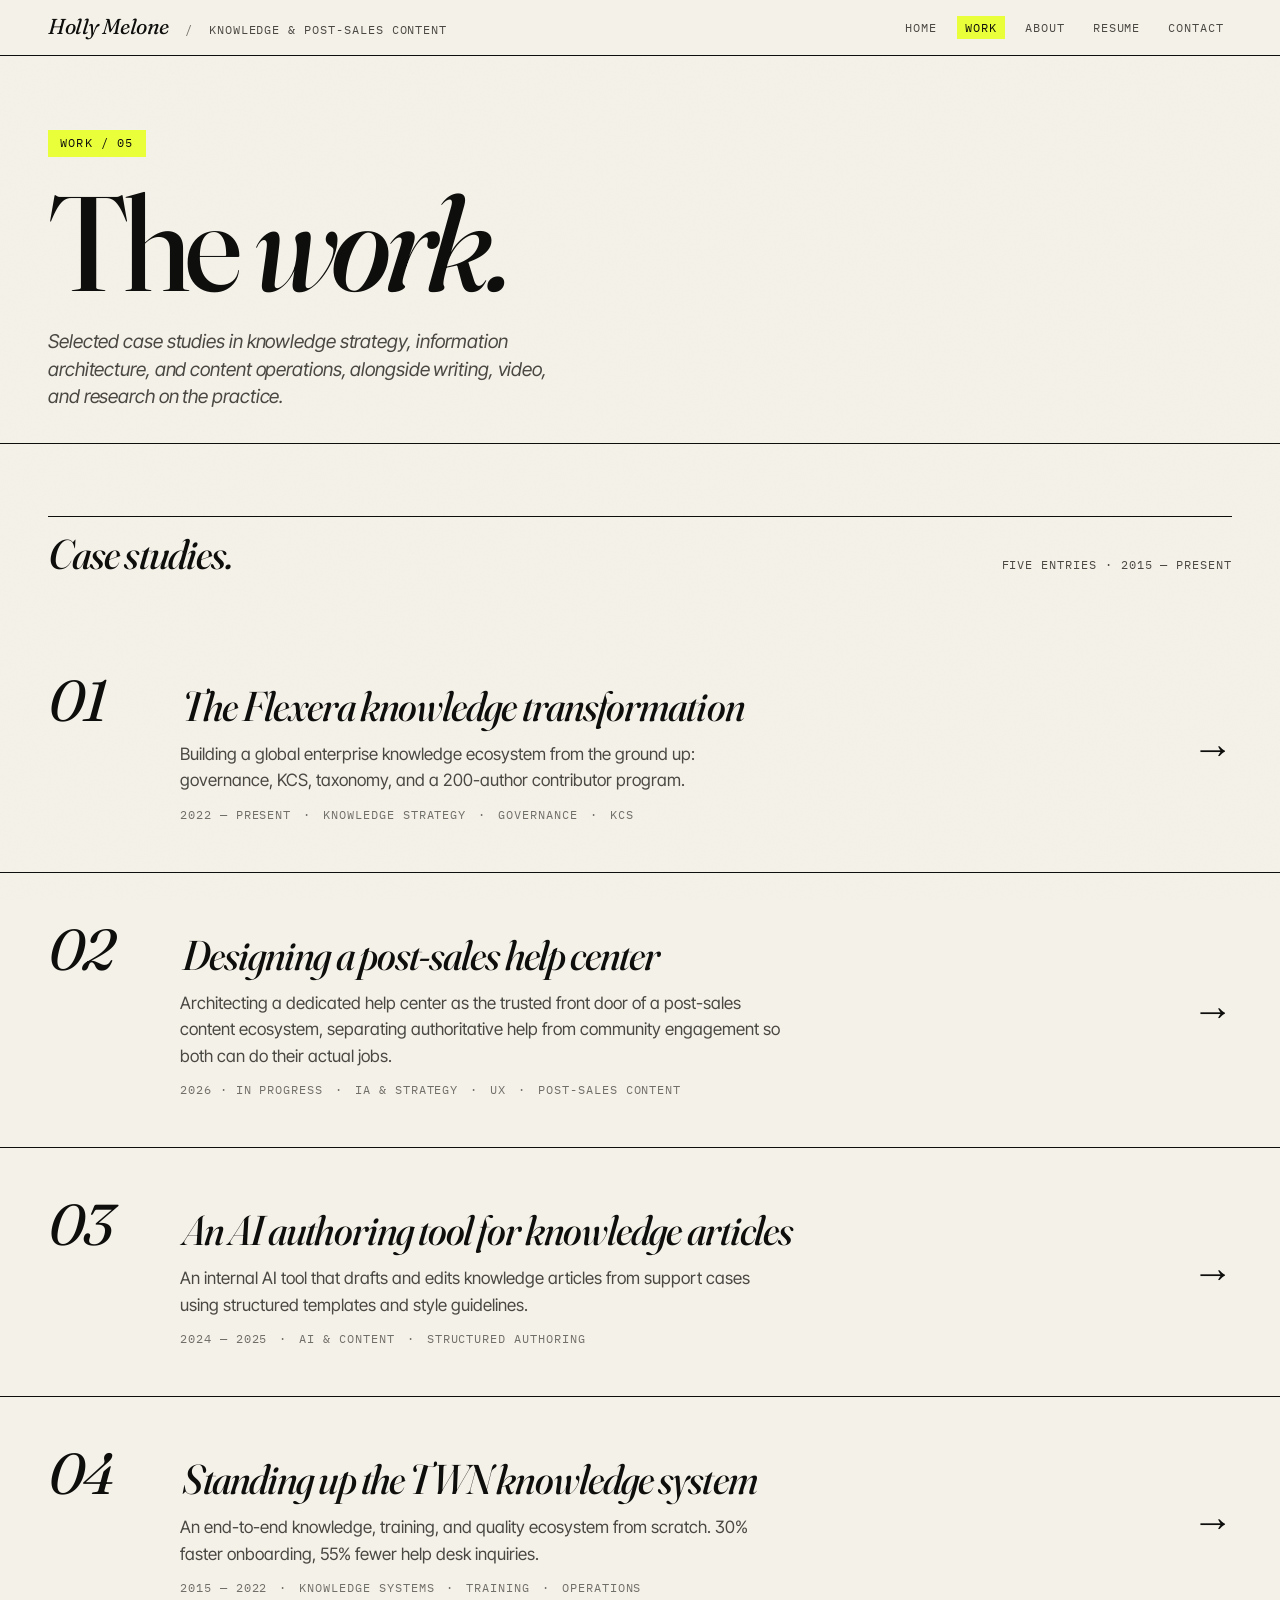
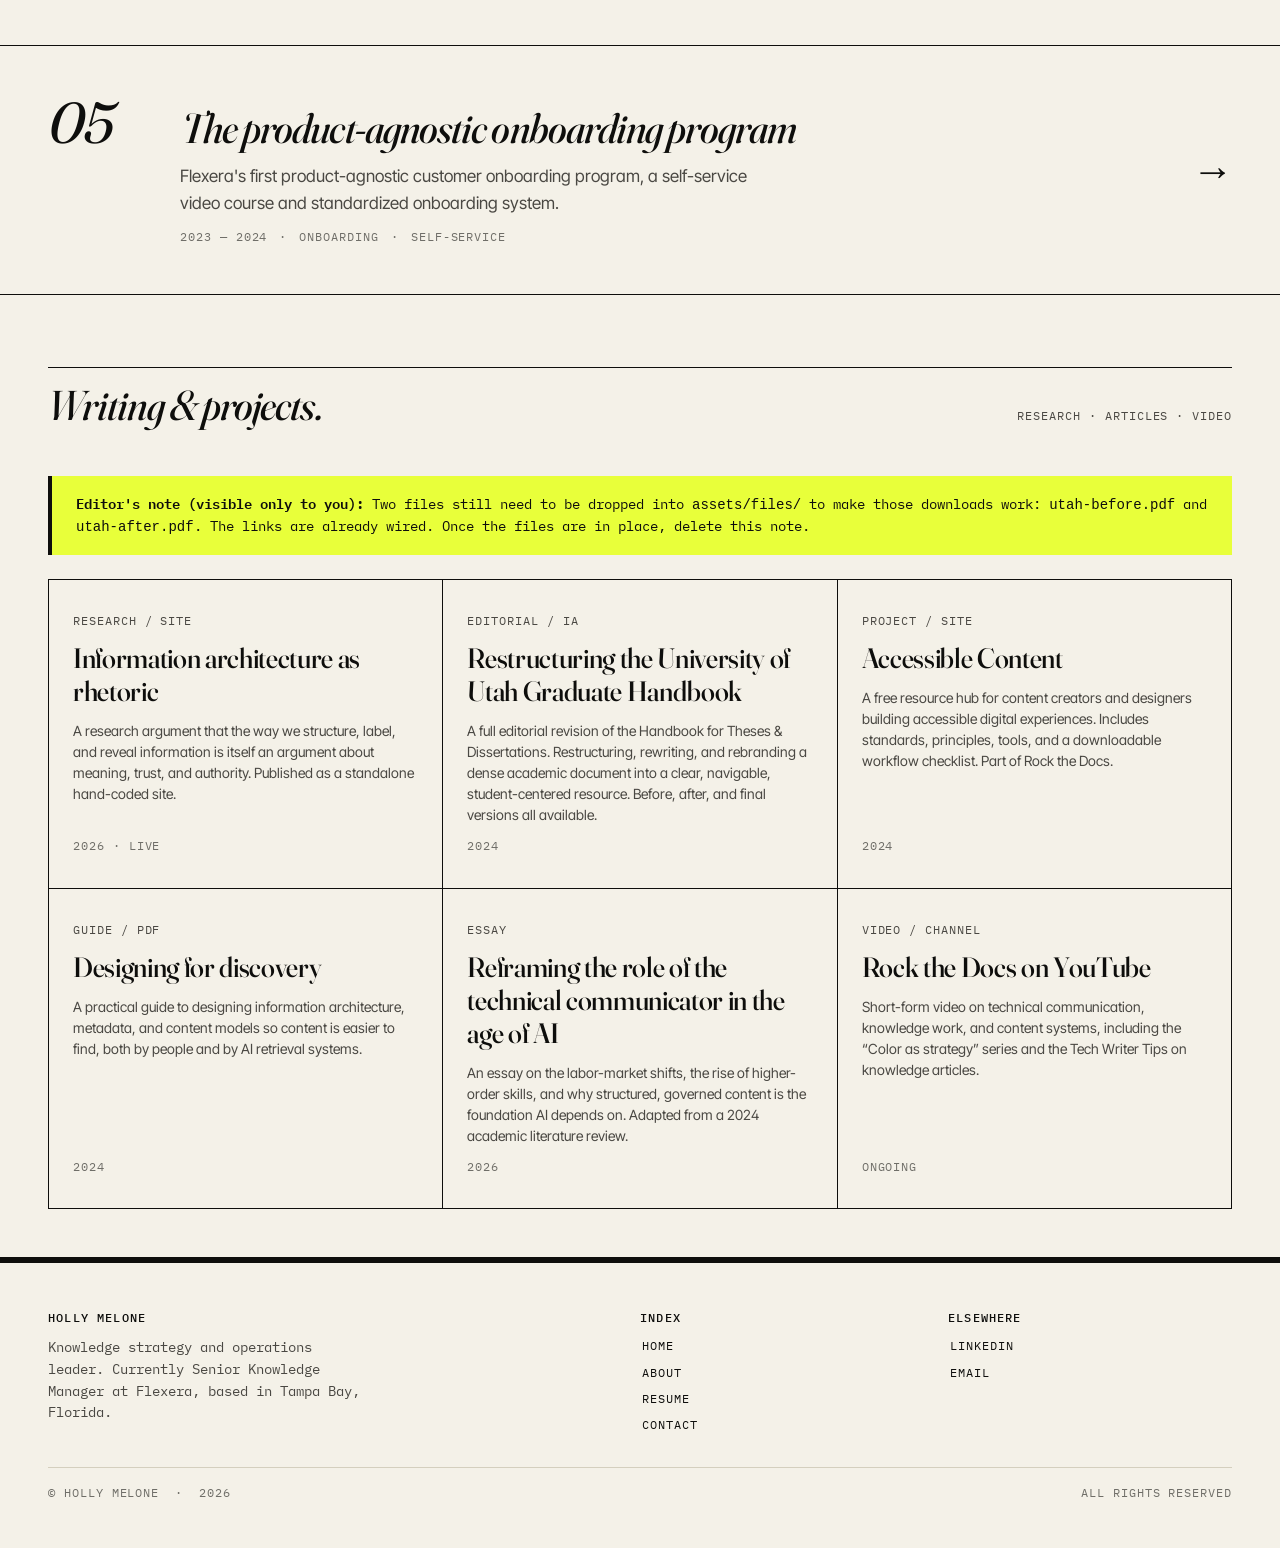
==== commit b995c25d: "Add files via upload" ====
--- a/work/index.html
+++ b/work/index.html
@@ -132,13 +132,17 @@
         <span class="meta">Research · Articles · Video</span>
       </div>
 
+      <div class="editor-note" style="margin-bottom: var(--s-5)">
+        <strong>Editor's note (visible only to you):</strong> Two files still need to be dropped into <code>assets/files/</code> to make those downloads work: <code>utah-before.pdf</code> and <code>utah-after.pdf</code>. The links are already wired. Once the files are in place, delete this note.
+      </div>
+
       <div class="writing-grid">
 
         <a class="item" href="ia-rhetoric.html">
           <span class="kind">Research / Site</span>
           <h4>Information architecture as rhetoric</h4>
-          <p>A research argument that the way we structure, label, and reveal information is itself an argument about meaning, trust, and authority. A standalone hand-coded site is in progress on GitHub.</p>
-          <span class="when">2026 · In progress</span>
+          <p>A research argument that the way we structure, label, and reveal information is itself an argument about meaning, trust, and authority. Published as a standalone hand-coded site.</p>
+          <span class="when">2026 · Live</span>
         </a>
 
         <a class="item" href="utah-handbook.html">
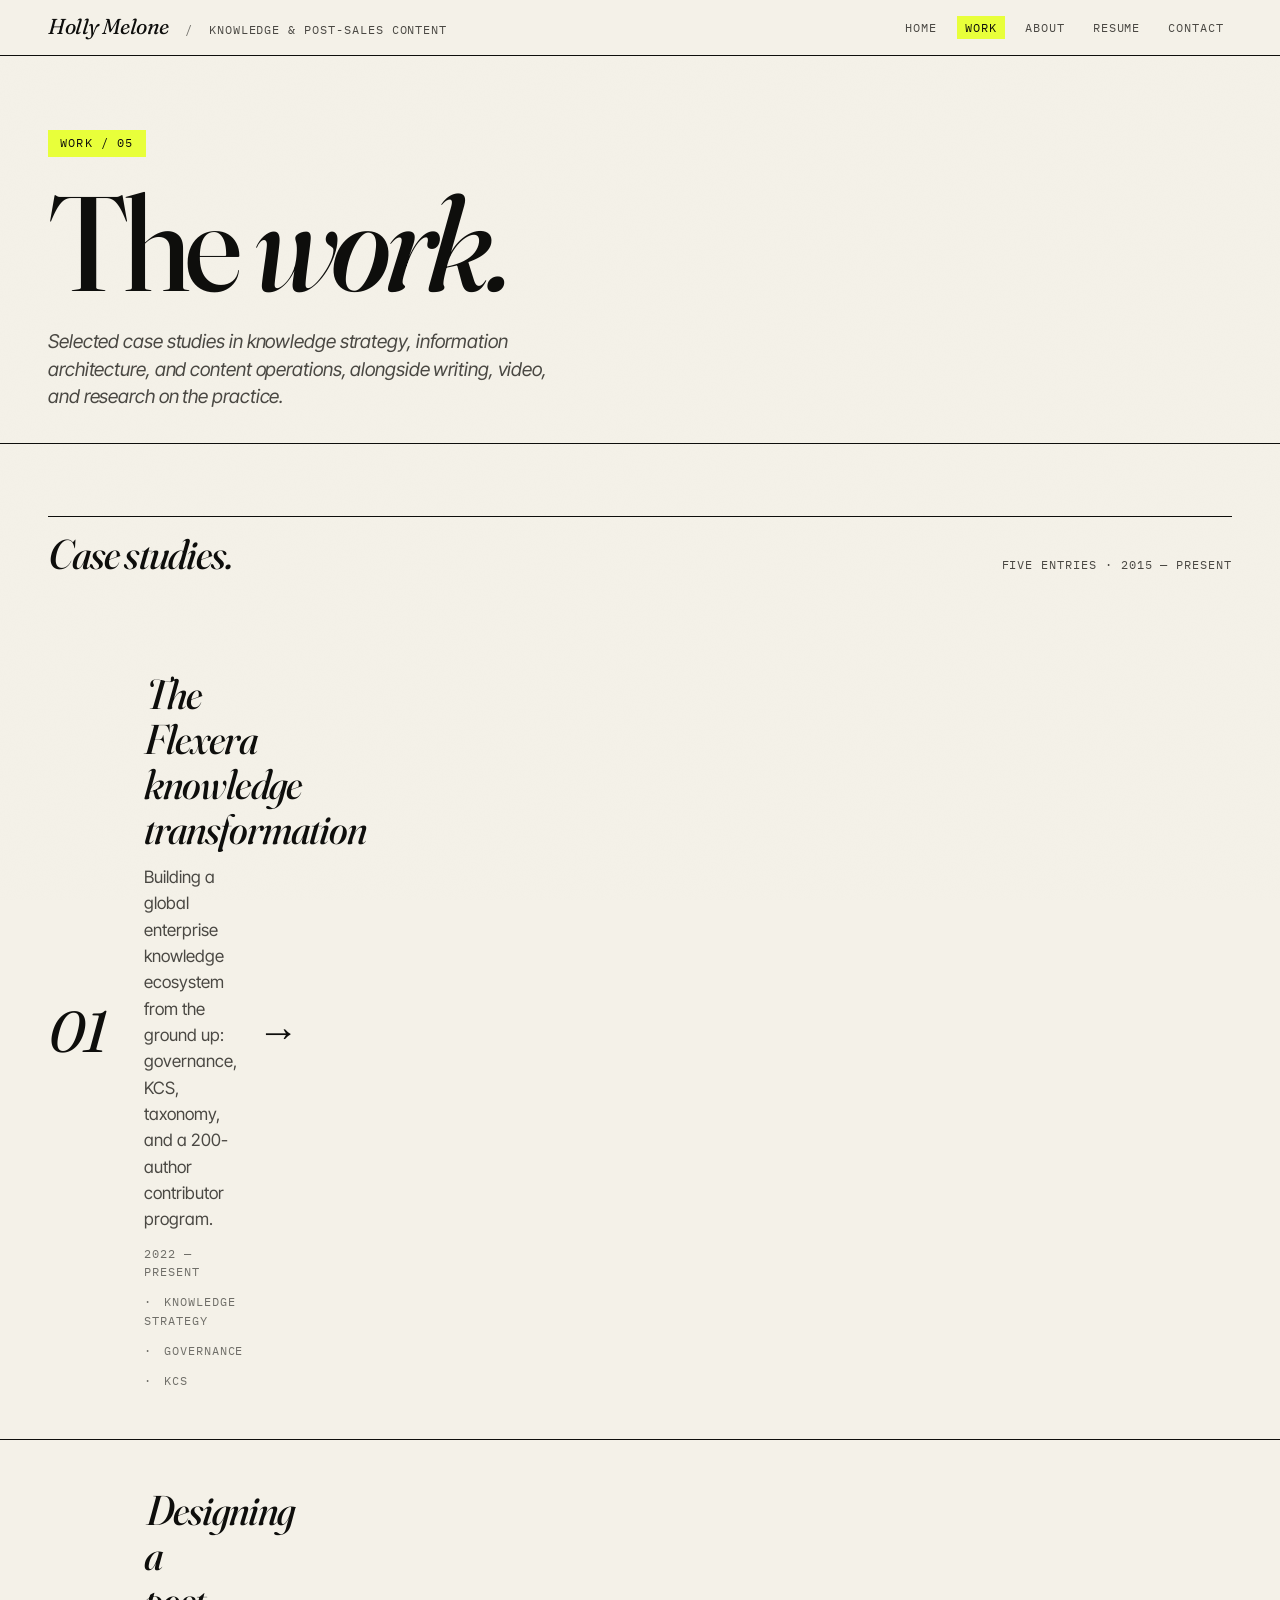
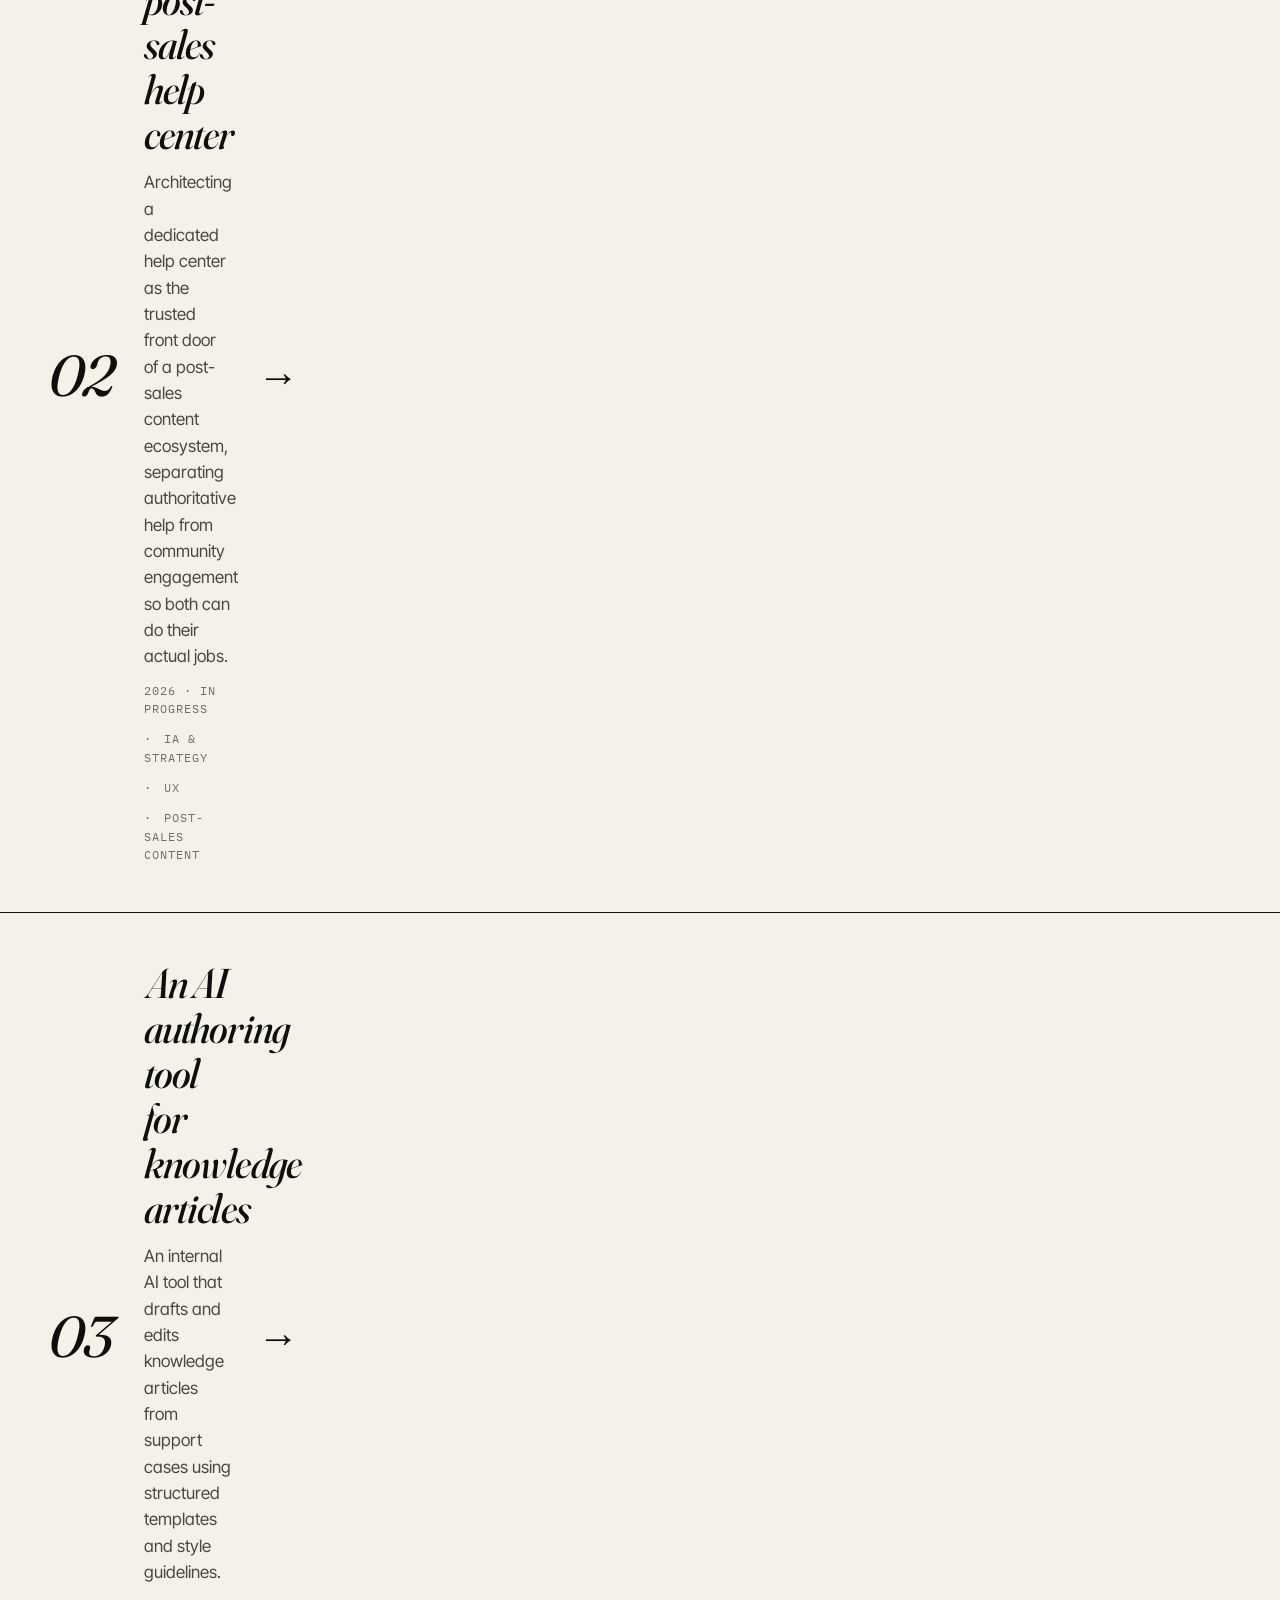
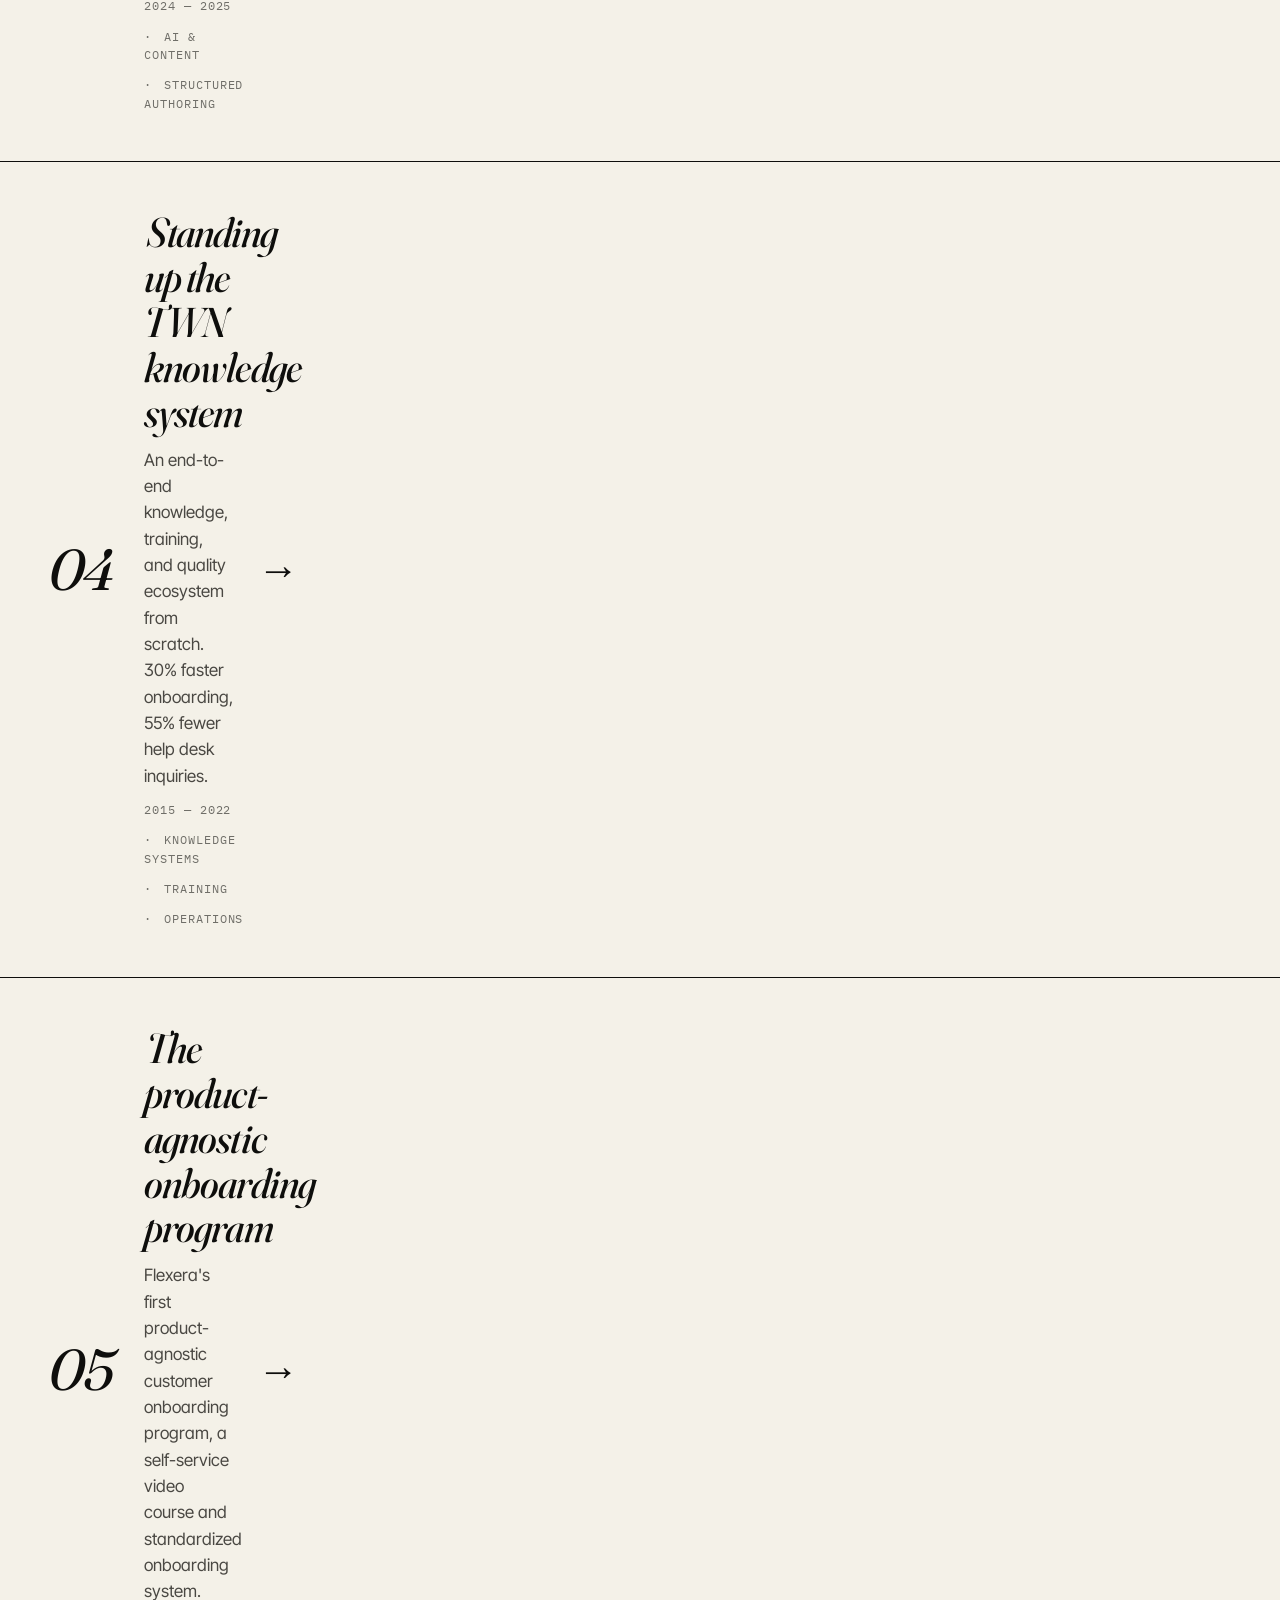
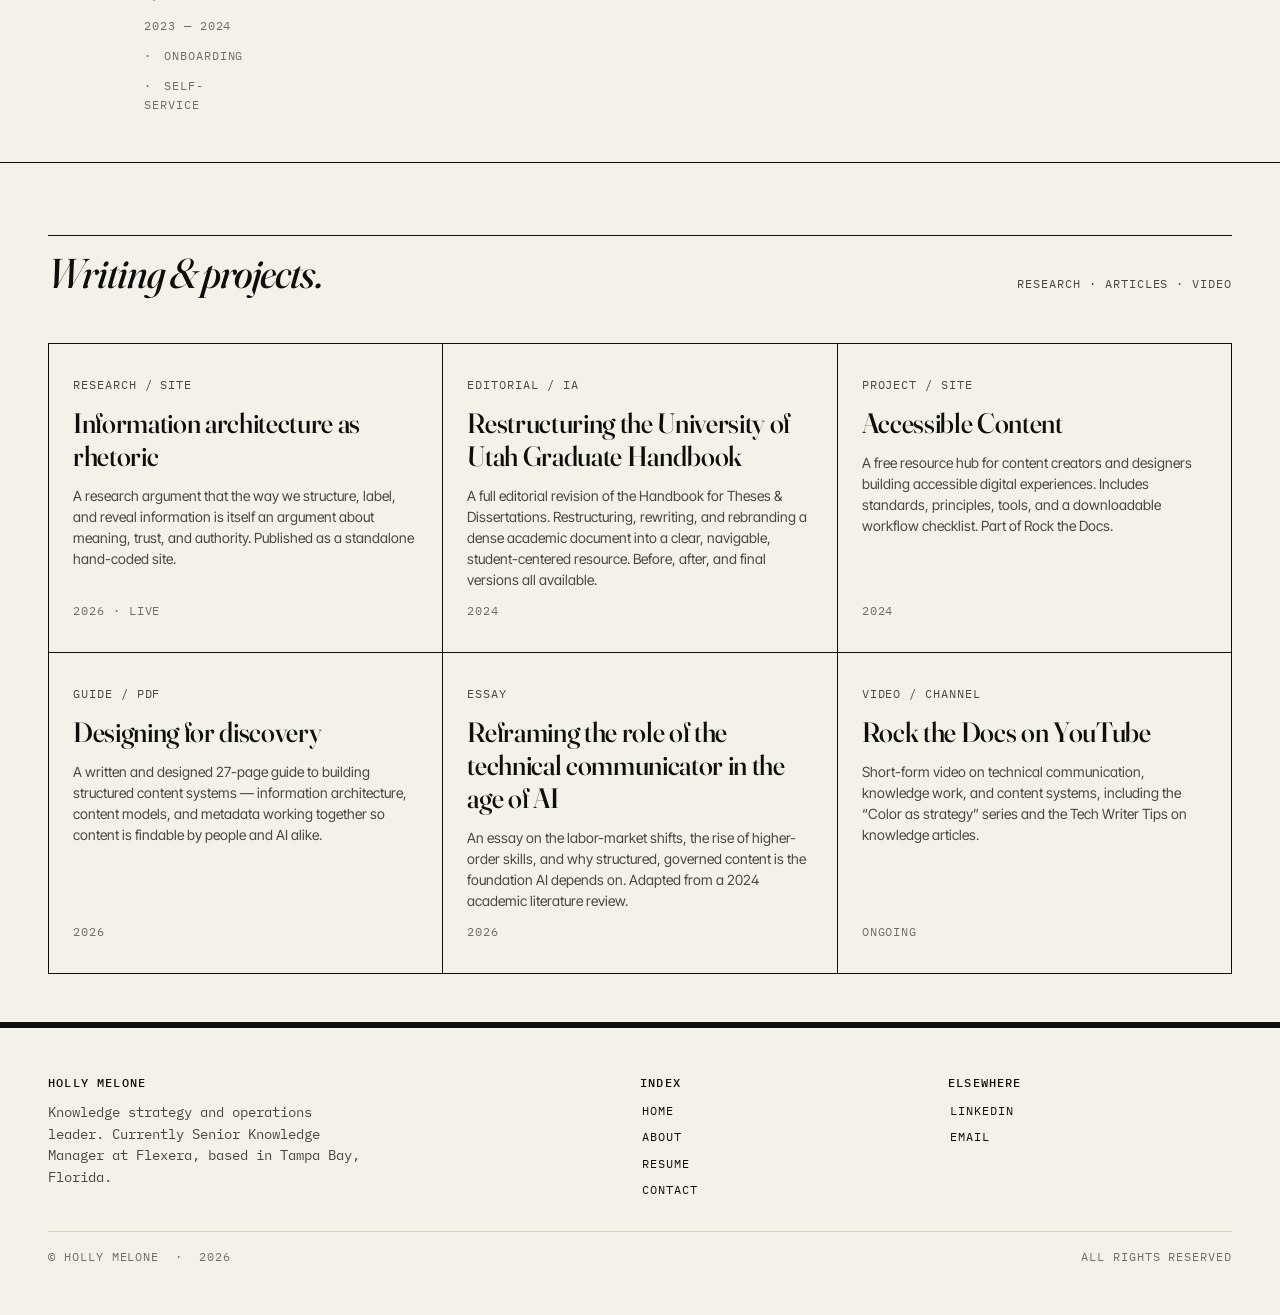
==== commit b4ae2eac: "Add files via upload Updated all site files to new version" ====
--- a/work/index.html
+++ b/work/index.html
@@ -132,13 +132,9 @@
         <span class="meta">Research · Articles · Video</span>
       </div>
 
-      <div class="editor-note" style="margin-bottom: var(--s-5)">
-        <strong>Editor's note (visible only to you):</strong> Two files still need to be dropped into <code>assets/files/</code> to make those downloads work: <code>utah-before.pdf</code> and <code>utah-after.pdf</code>. The links are already wired. Once the files are in place, delete this note.
-      </div>
-
       <div class="writing-grid">
 
-        <a class="item" href="ia-rhetoric.html">
+        <a class="item" href="https://hmelone.github.io/ia-as-rhetoric/" target="_blank" rel="noopener">
           <span class="kind">Research / Site</span>
           <h4>Information architecture as rhetoric</h4>
           <p>A research argument that the way we structure, label, and reveal information is itself an argument about meaning, trust, and authority. Published as a standalone hand-coded site.</p>
@@ -162,8 +158,8 @@
         <a class="item" href="../assets/files/designing-for-discovery.pdf" target="_blank" rel="noopener">
           <span class="kind">Guide / PDF</span>
           <h4>Designing for discovery</h4>
-          <p>A practical guide to designing information architecture, metadata, and content models so content is easier to find, both by people and by AI retrieval systems.</p>
-          <span class="when">2024</span>
+          <p>A written and designed 27-page guide to building structured content systems &mdash; information architecture, content models, and metadata working together so content is findable by people and AI alike.</p>
+          <span class="when">2026</span>
         </a>
 
         <a class="item" href="ai-techcomm.html">
--- a/css/style.css
+++ b/css/style.css
@@ -350,11 +350,11 @@
 }
 .entry {
   display: grid;
-  grid-template-columns: 100px 1fr auto;
-  gap: var(--s-6);
+  grid-template-columns: 72px 88px 1fr auto;
+  gap: var(--s-5);
   padding-block: var(--s-7);
   border-bottom: 1px solid var(--ink);
-  align-items: baseline;
+  align-items: center;
   text-decoration: none;
   color: var(--ink);
   transition: background .25s var(--ease);
@@ -362,6 +362,12 @@
   padding-inline: var(--gutter);
 }
 .entry:hover { background: var(--accent-wash); }
+.entry .thumb {
+  width: 88px;
+  height: 64px;
+  align-self: center;
+}
+.entry .thumb svg { width: 100%; height: 100%; display: block; }
 .entry .num {
   font-family: var(--display);
   font-style: italic;
@@ -370,7 +376,9 @@
   color: var(--ink);
   line-height: 1;
   letter-spacing: -0.04em;
-}
+  align-self: center;
+}
+.entry .body { align-self: center; }
 .entry .body h3 {
   font-size: var(--t-2xl);
   font-style: italic;
@@ -421,6 +429,7 @@
   .entry { grid-template-columns: 64px 1fr; }
   .entry .num { font-size: 2.4rem; }
   .entry .arrow { display: none; }
+  .entry .thumb { display: none; }
 }
 
 /* ============================================================
@@ -1150,3 +1159,42 @@
     max-width: 280px;
   }
 }
+
+/* ============================================================
+   UTAH HANDBOOK — before/after cover comparison
+   ============================================================ */
+.utah-compare { margin: var(--s-6) 0 0; }
+.utah-compare-grid {
+  display: grid;
+  grid-template-columns: 1fr 1fr;
+  gap: var(--s-4);
+}
+.utah-shot {
+  position: relative;
+  border: 1px solid var(--rule);
+  background: #fff;
+  overflow: hidden;
+}
+.utah-shot img {
+  width: 100%;
+  height: auto;
+  display: block;
+  aspect-ratio: 17 / 22;
+  object-fit: contain;
+  background: #fff;
+}
+.utah-tag {
+  position: absolute;
+  bottom: 0;
+  left: 0;
+  font-family: var(--mono);
+  font-size: var(--t-mono);
+  text-transform: uppercase;
+  letter-spacing: 0.08em;
+  background: var(--ink);
+  color: var(--paper);
+  padding: var(--s-1) var(--s-3);
+}
+@media (max-width: 560px) {
+  .utah-compare-grid { grid-template-columns: 1fr; }
+}
